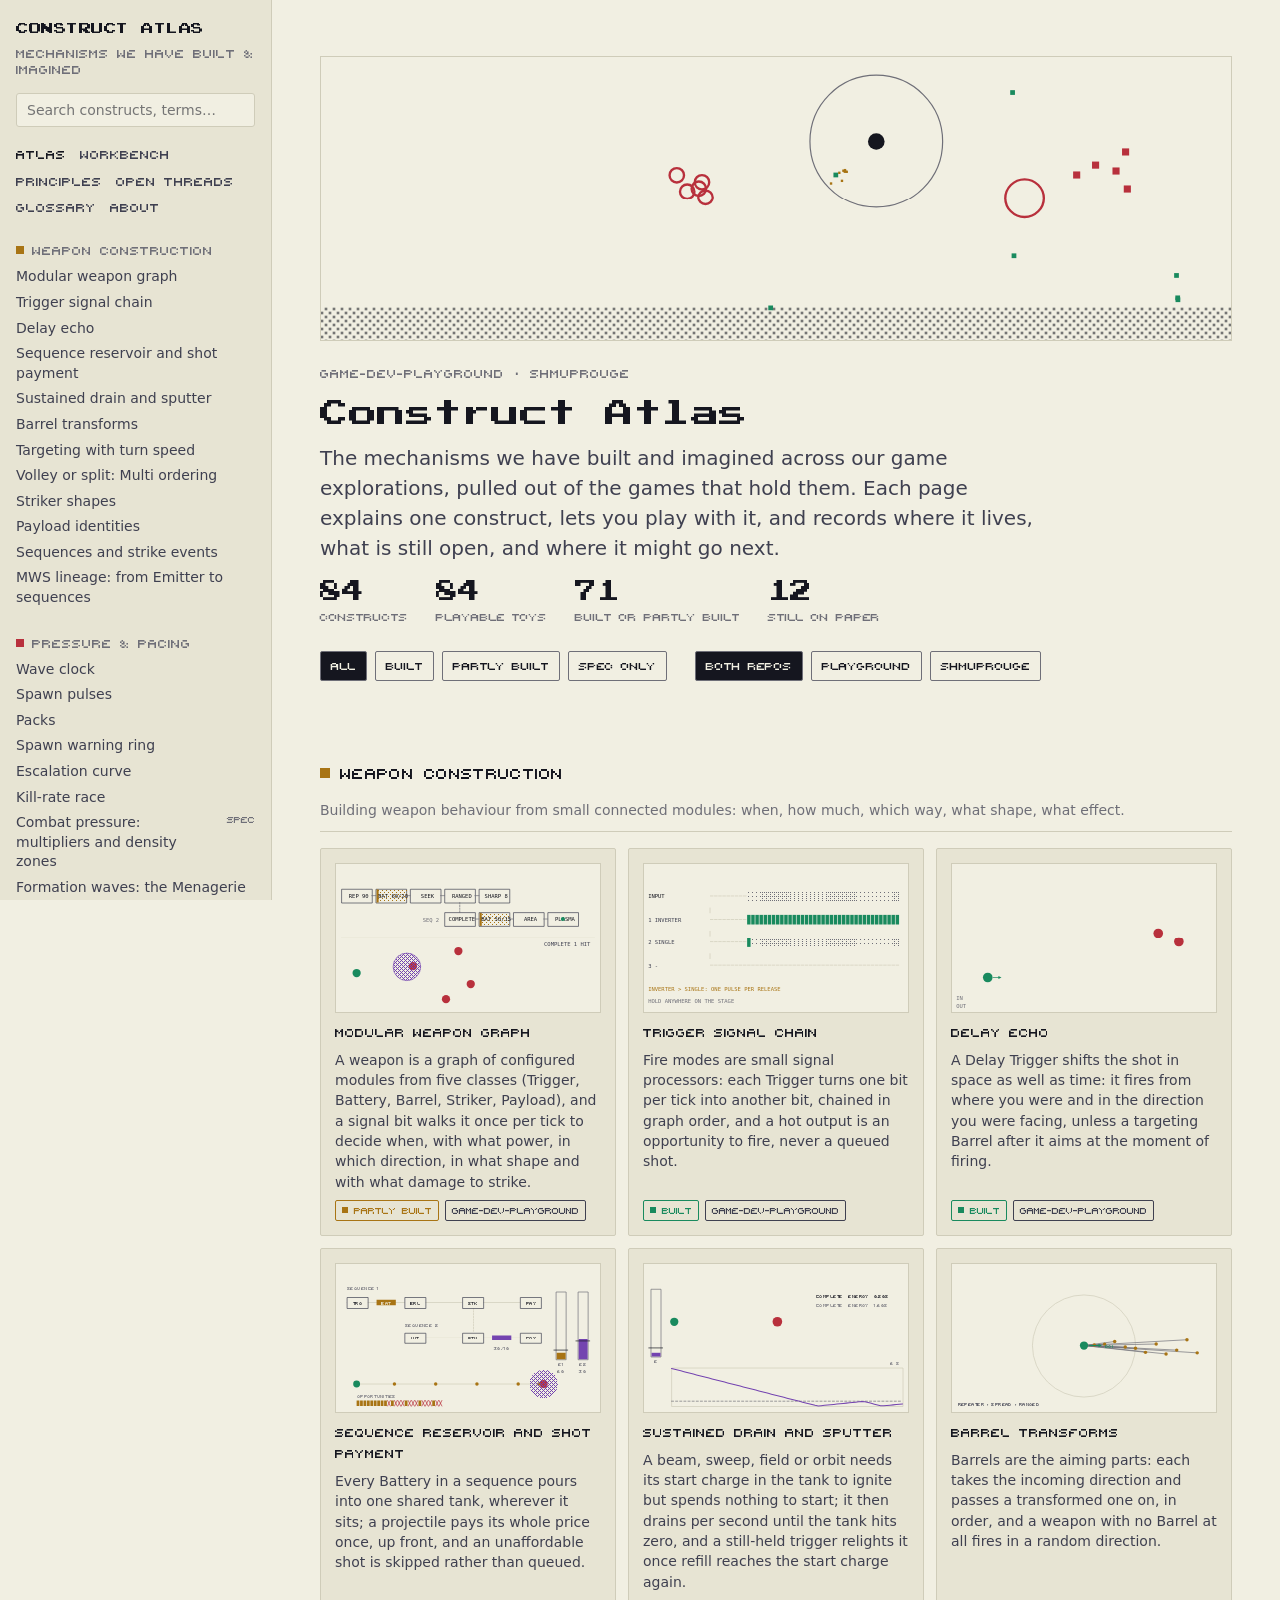
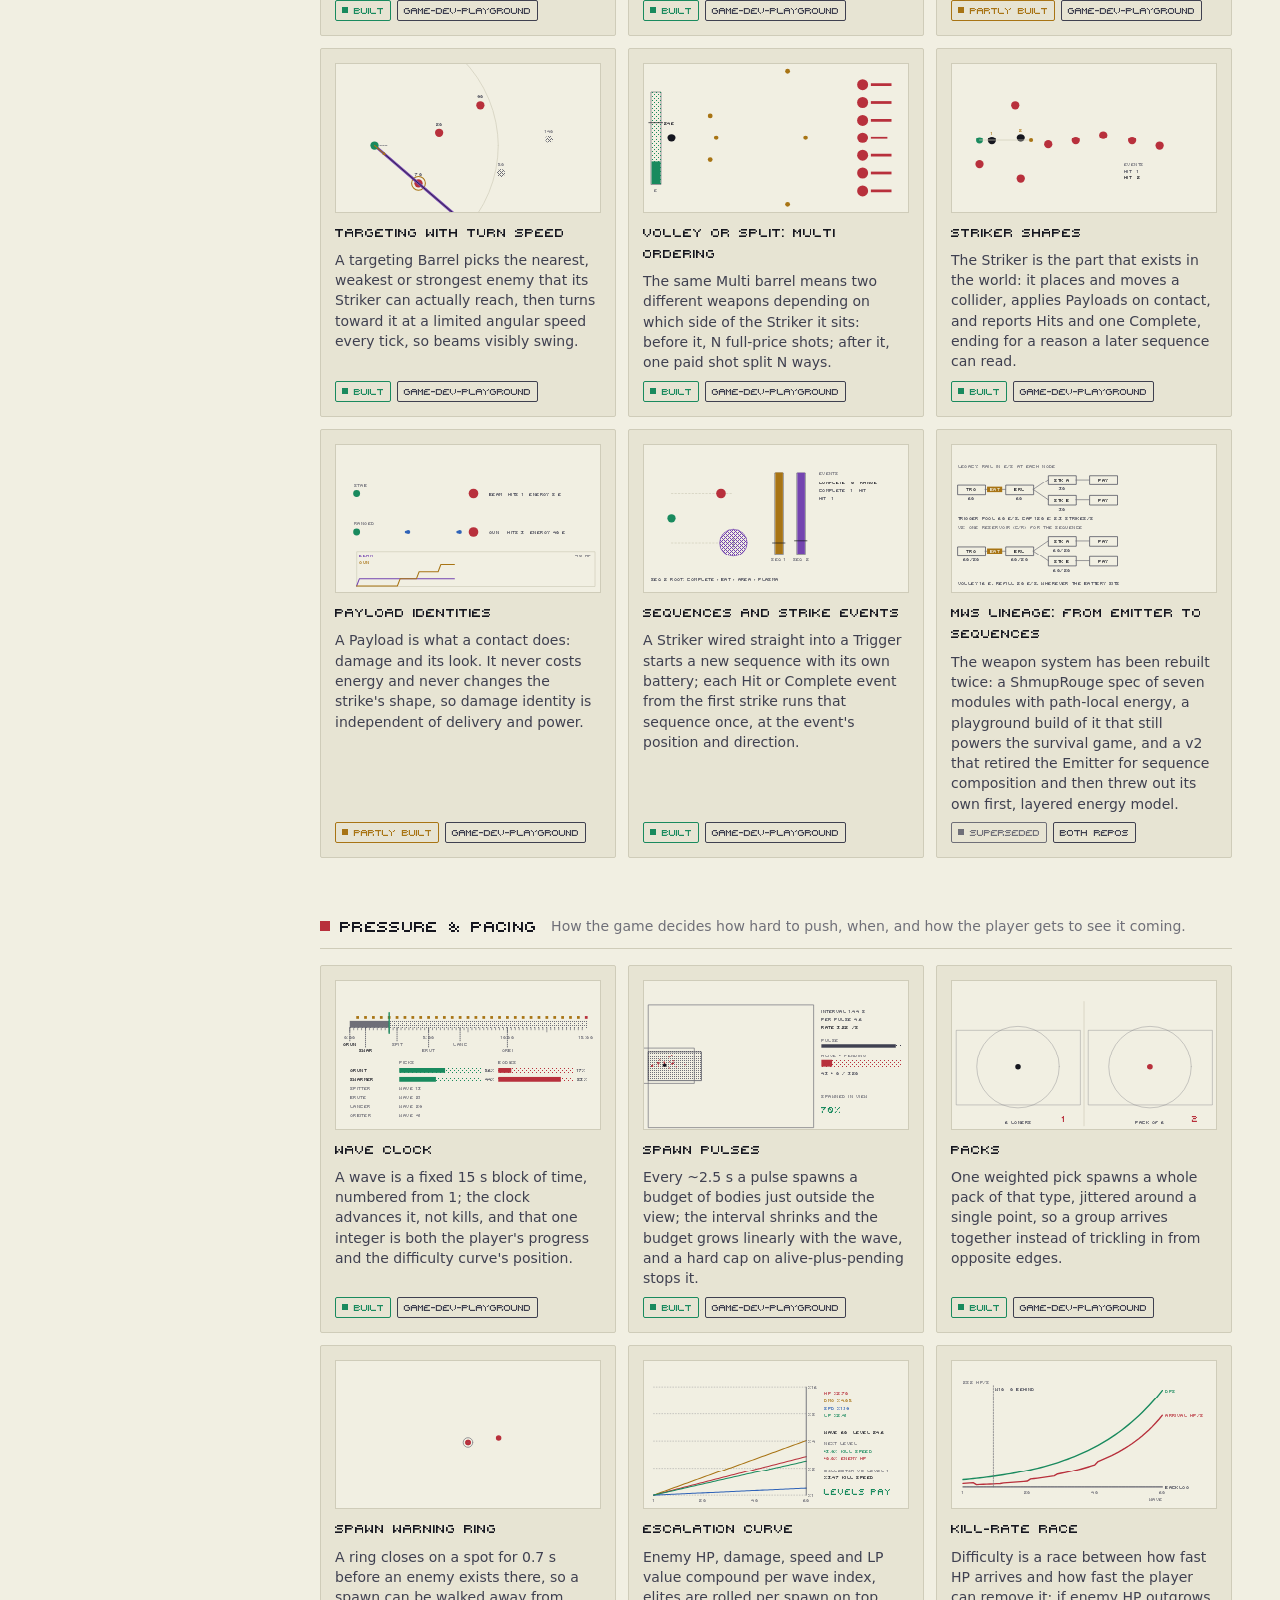
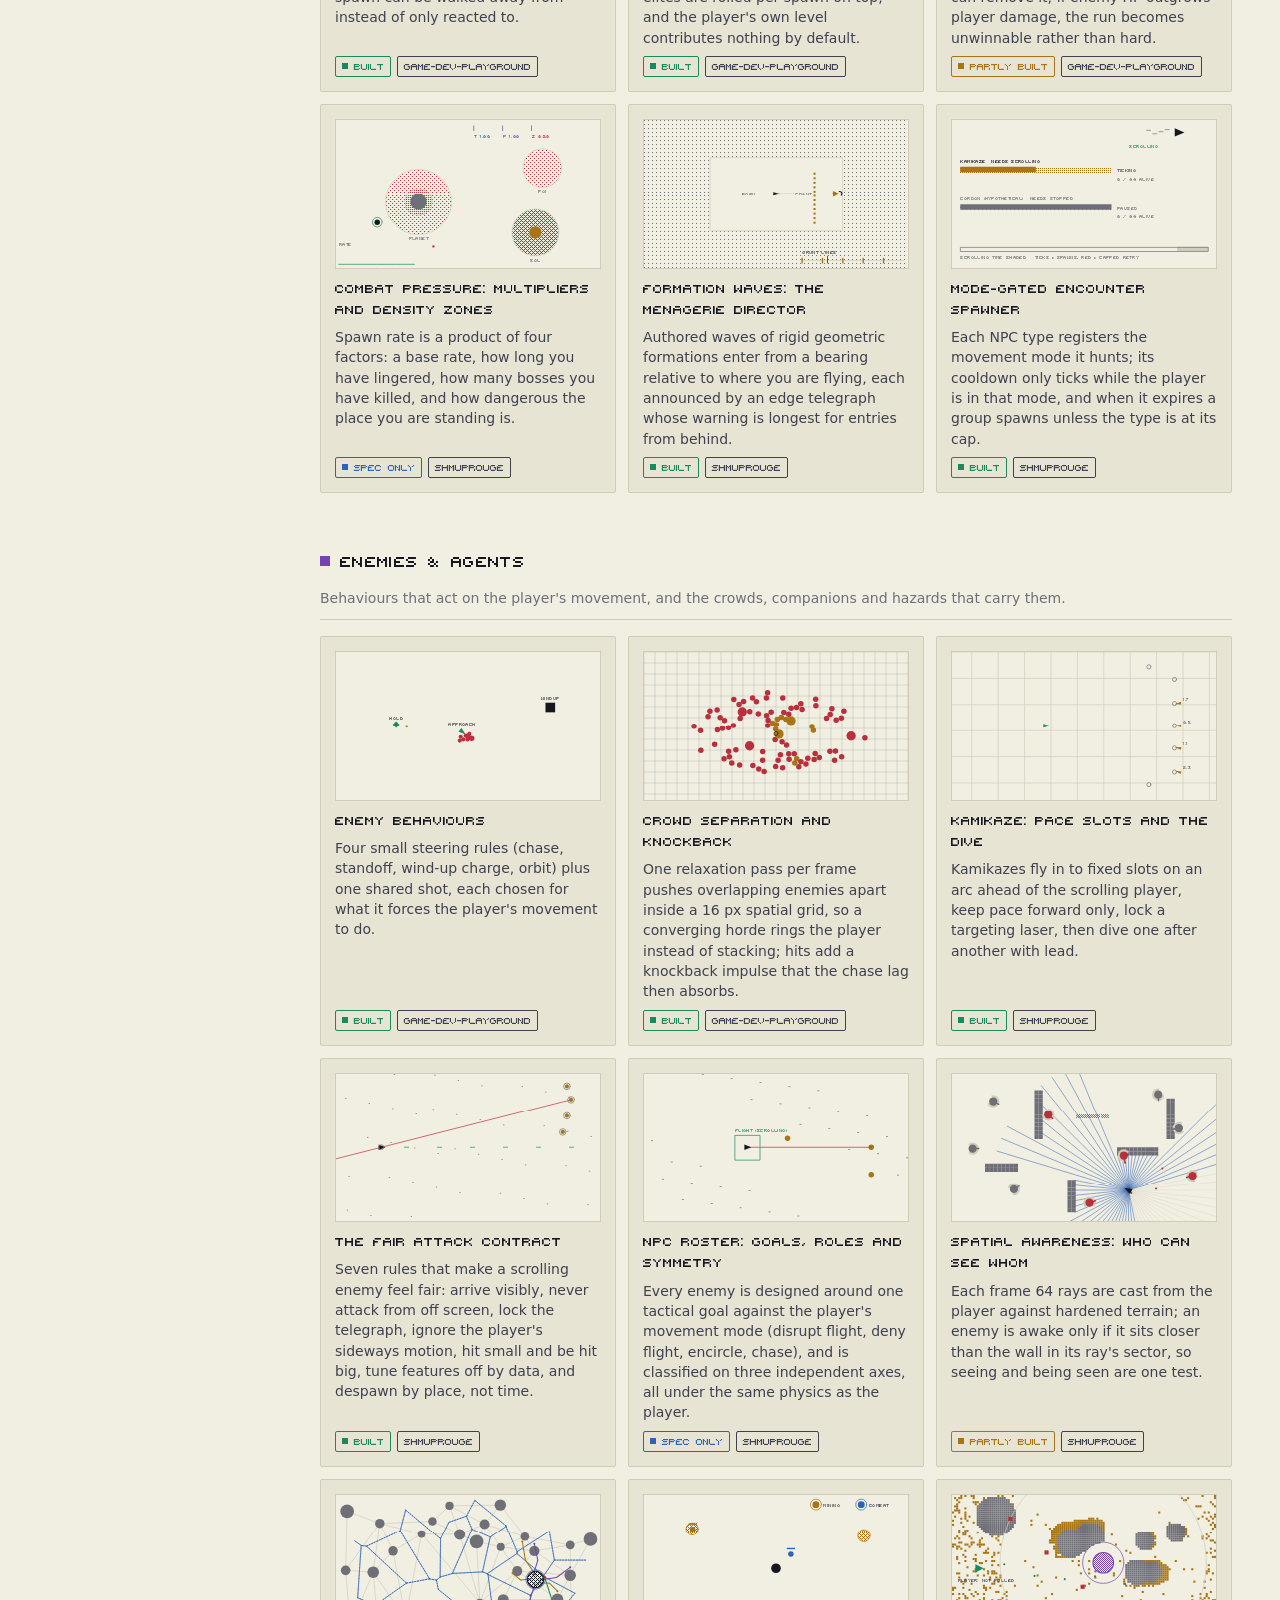
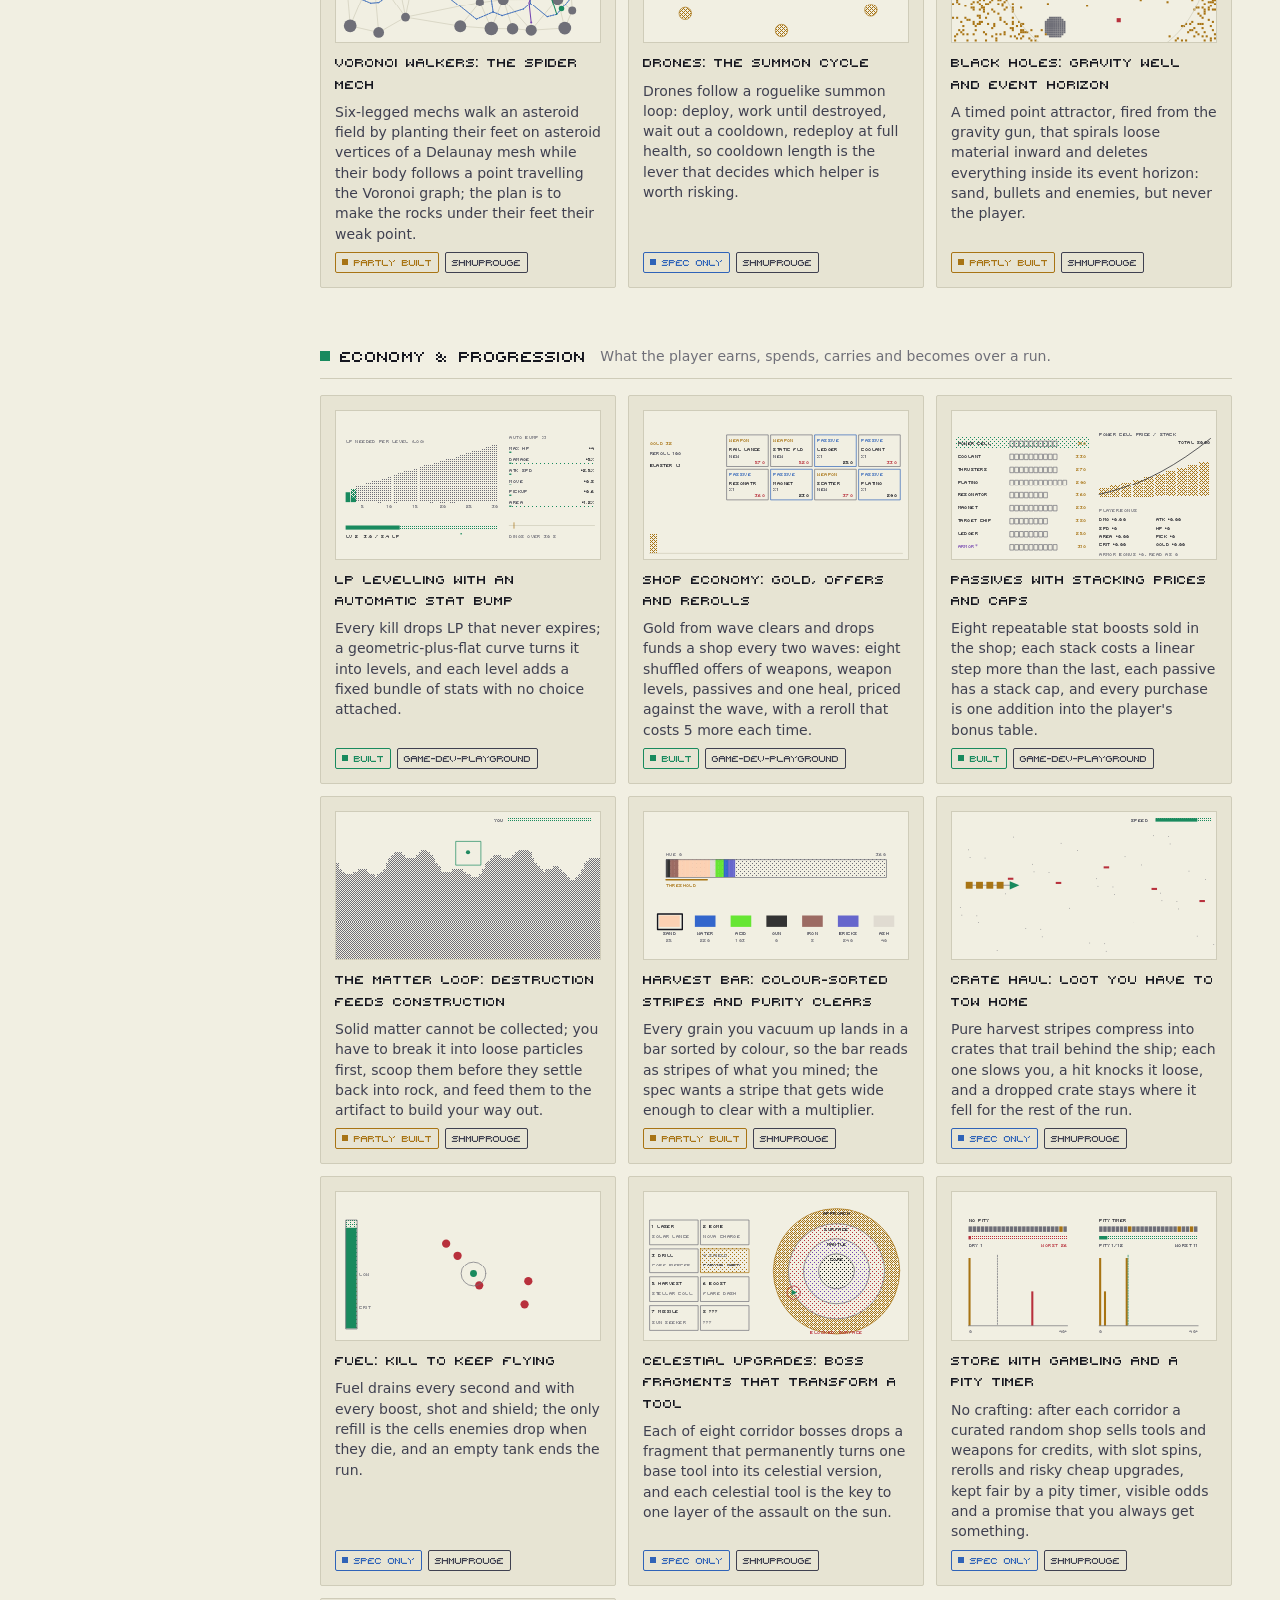
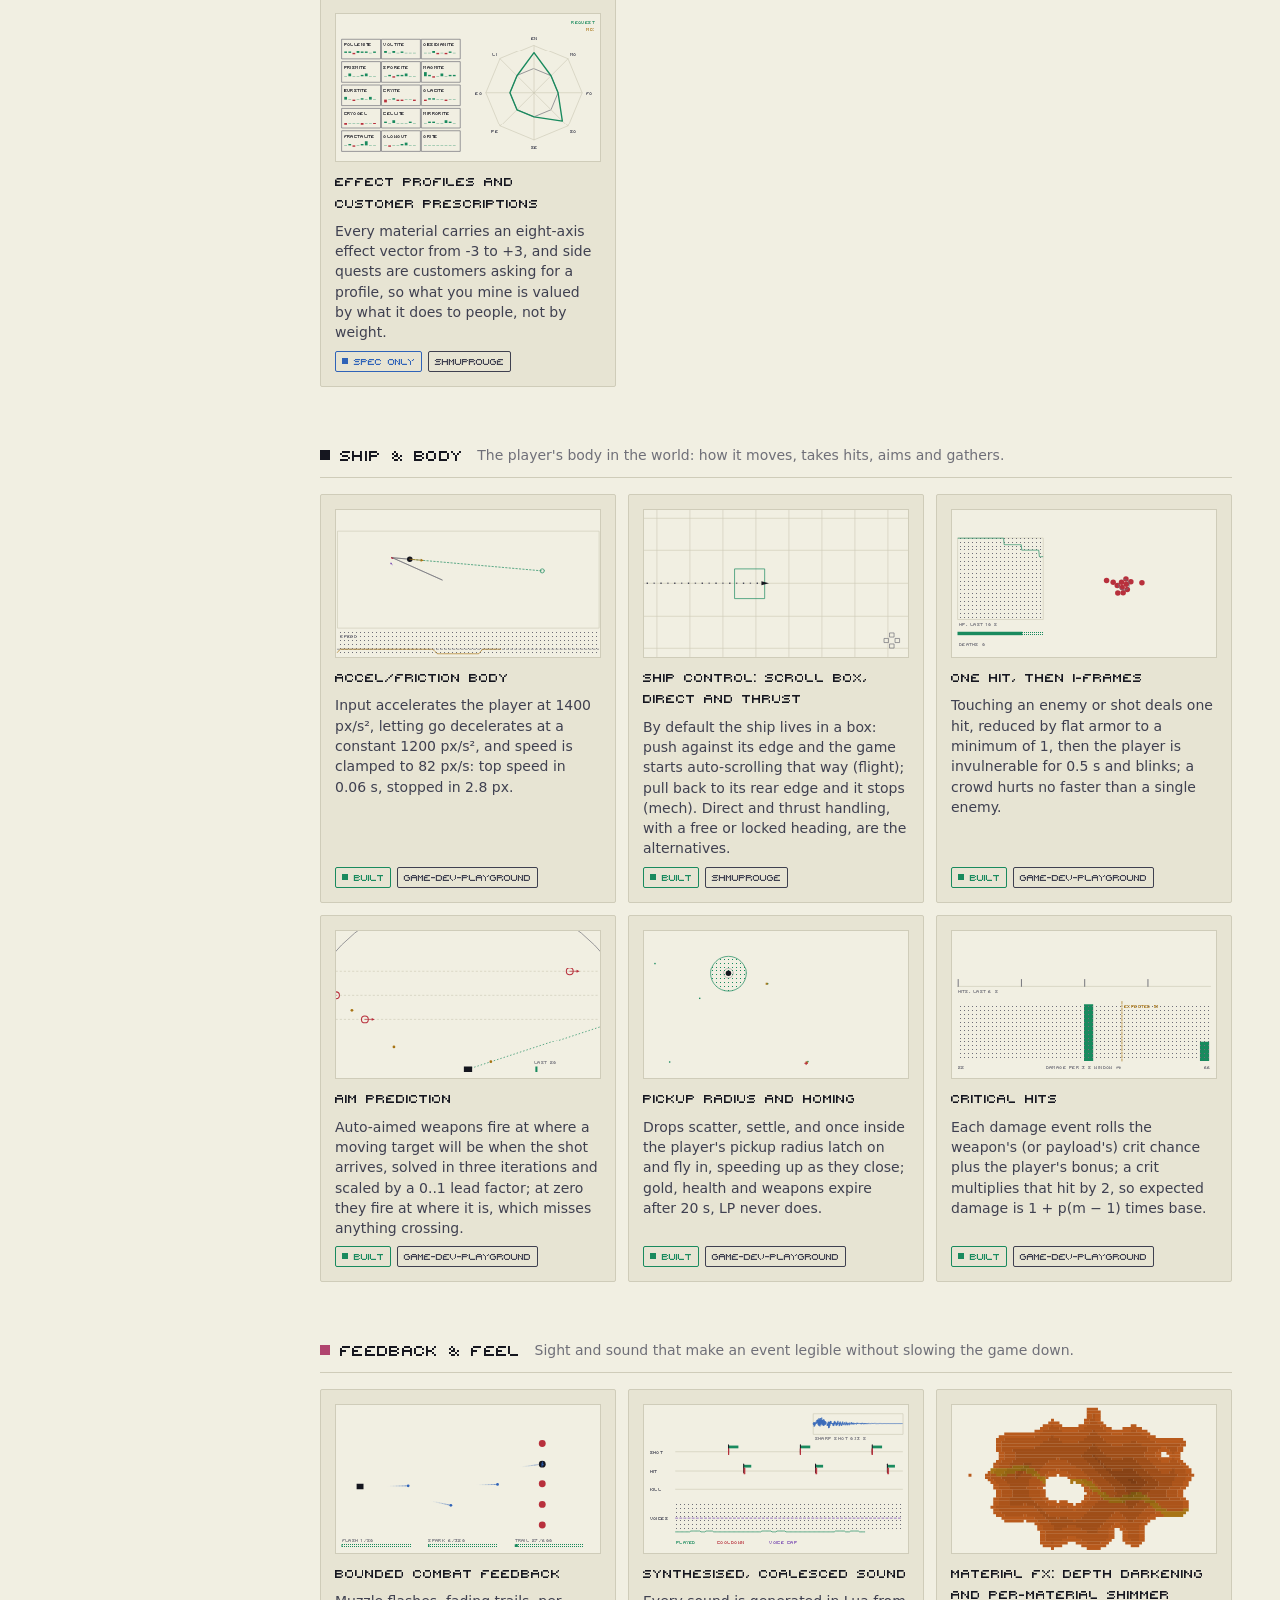
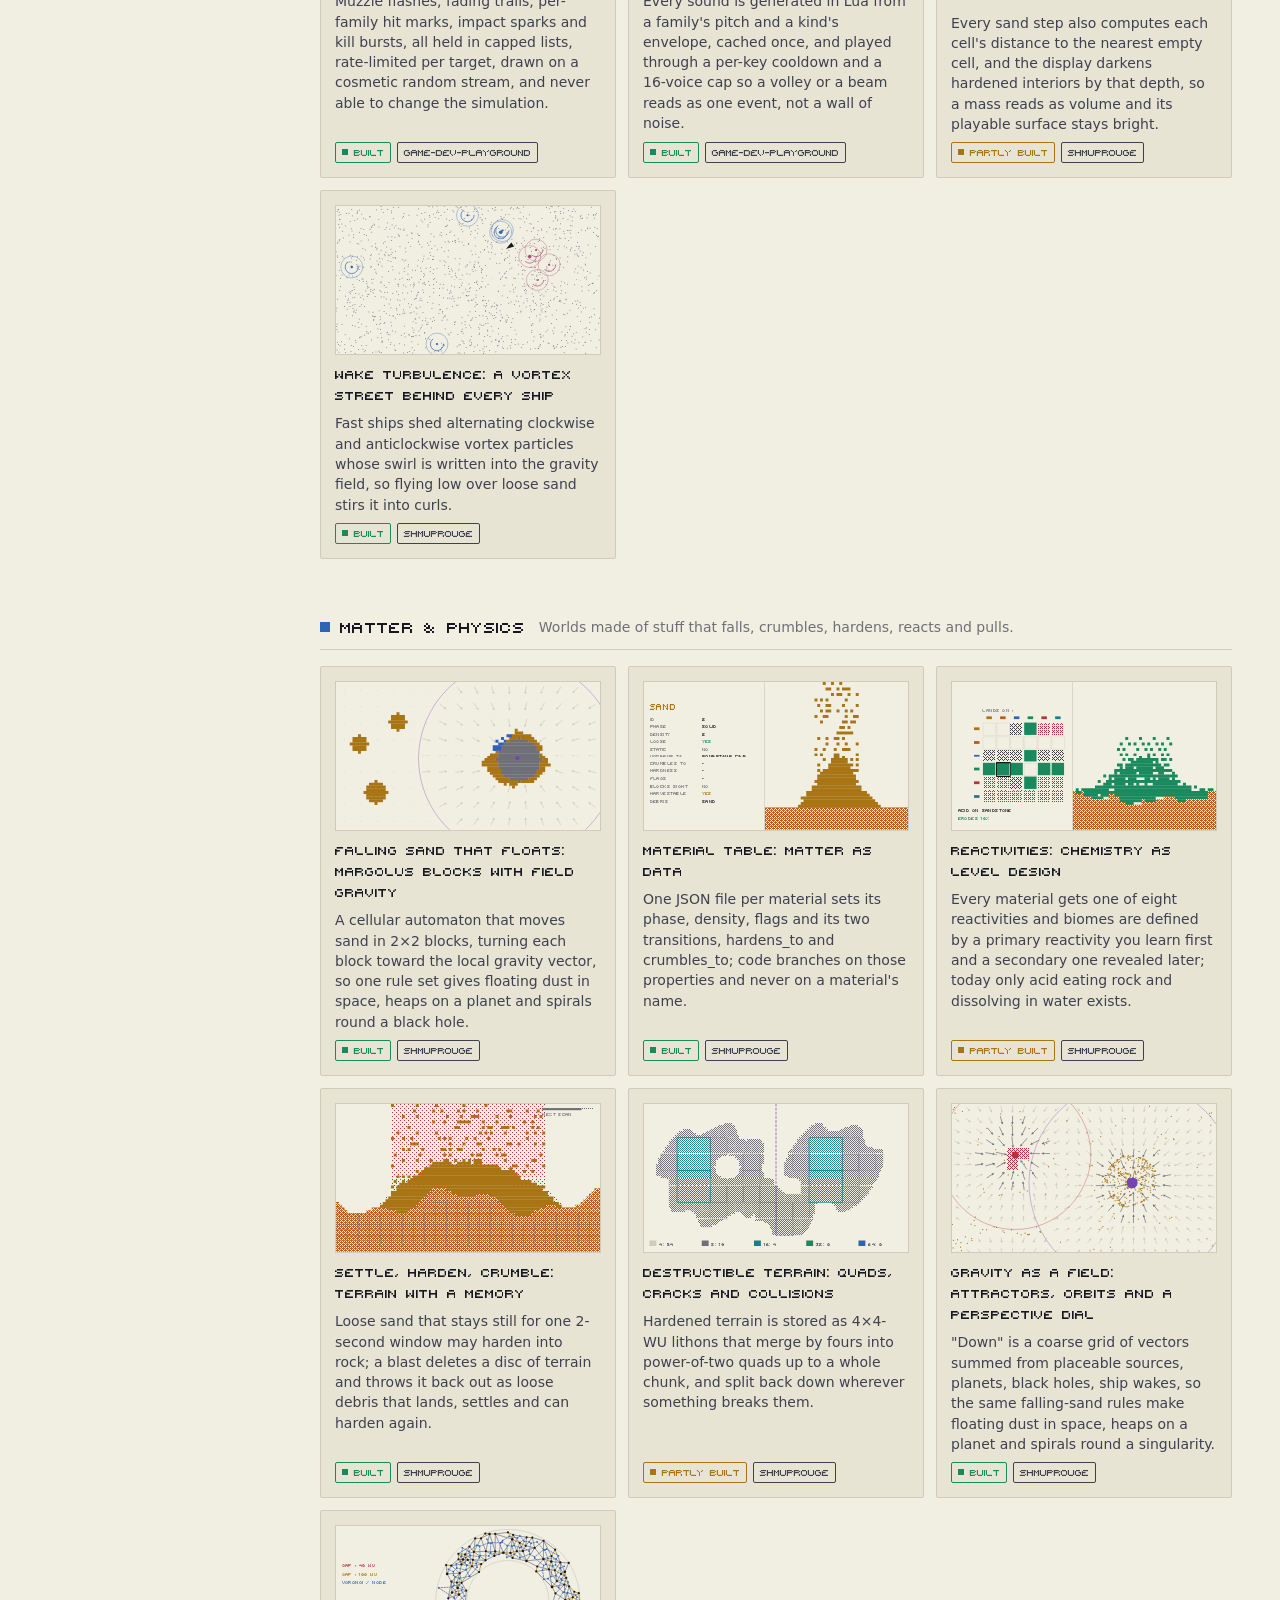
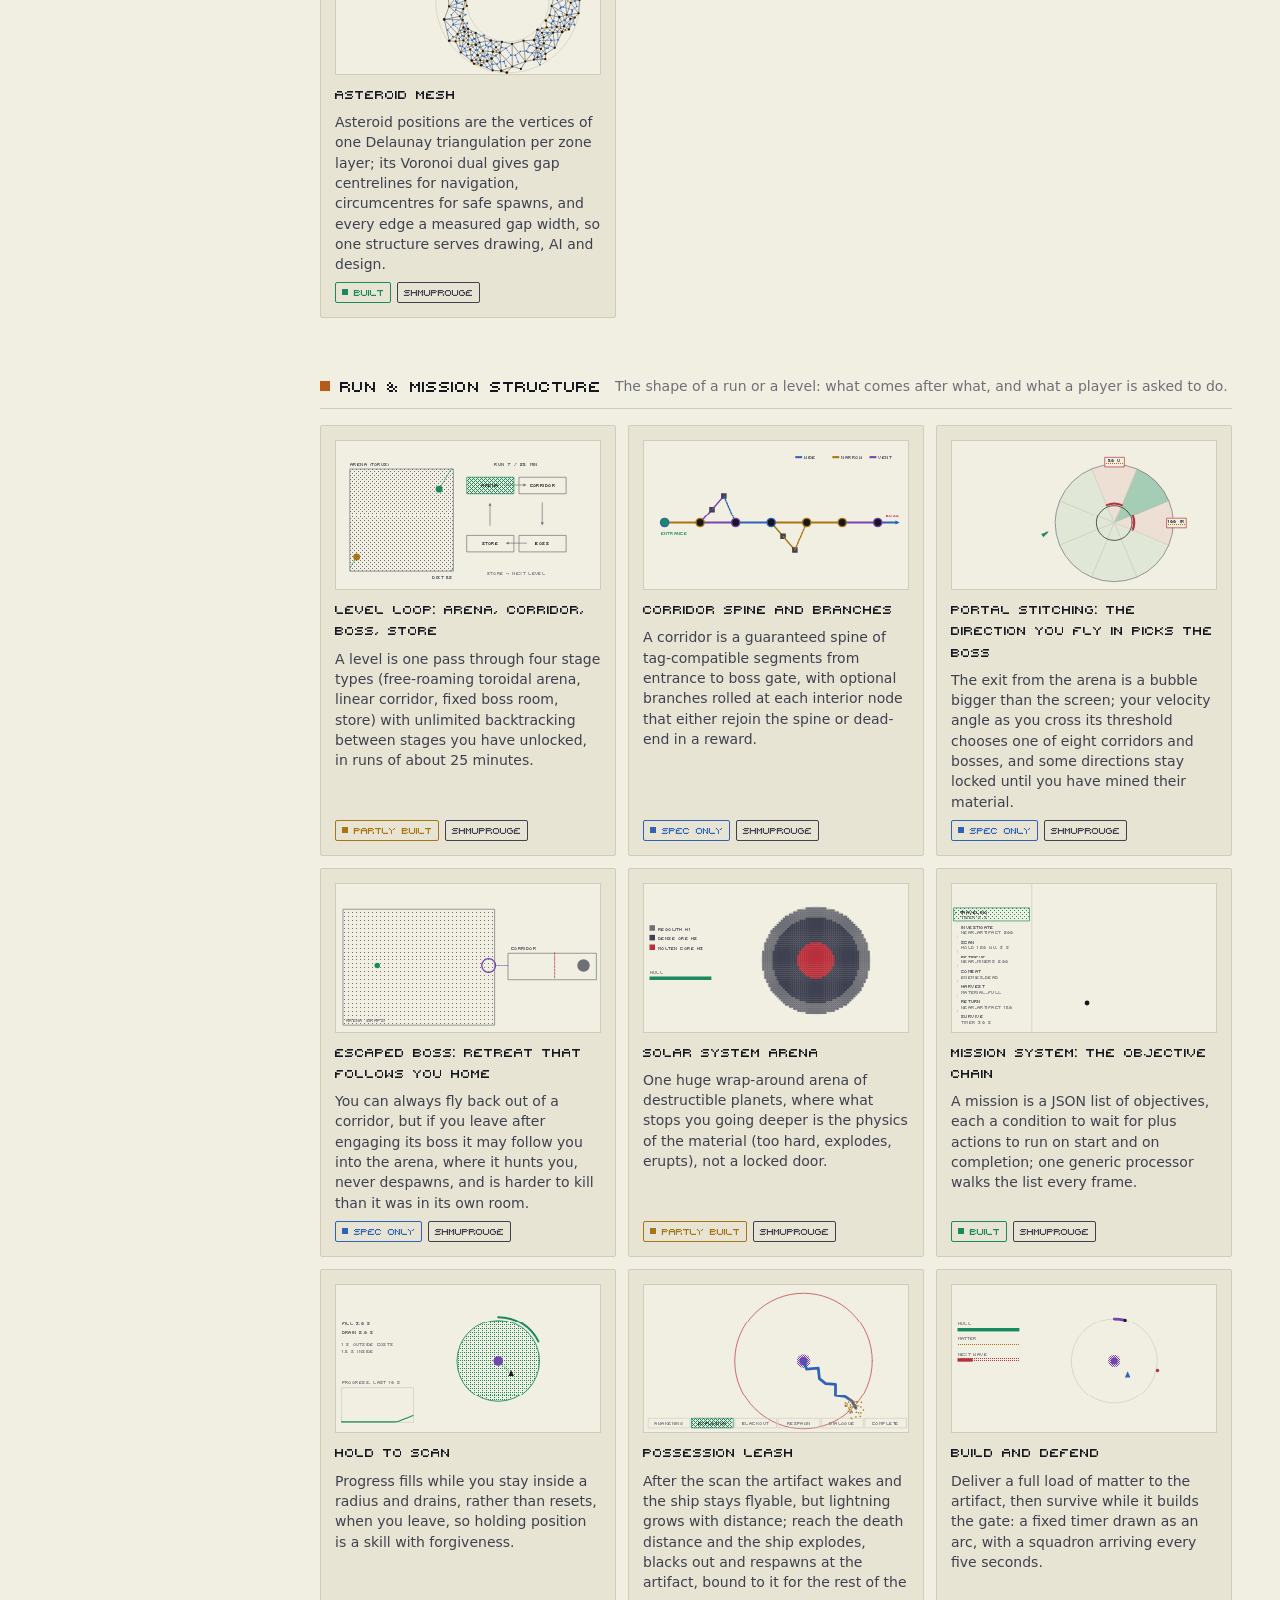
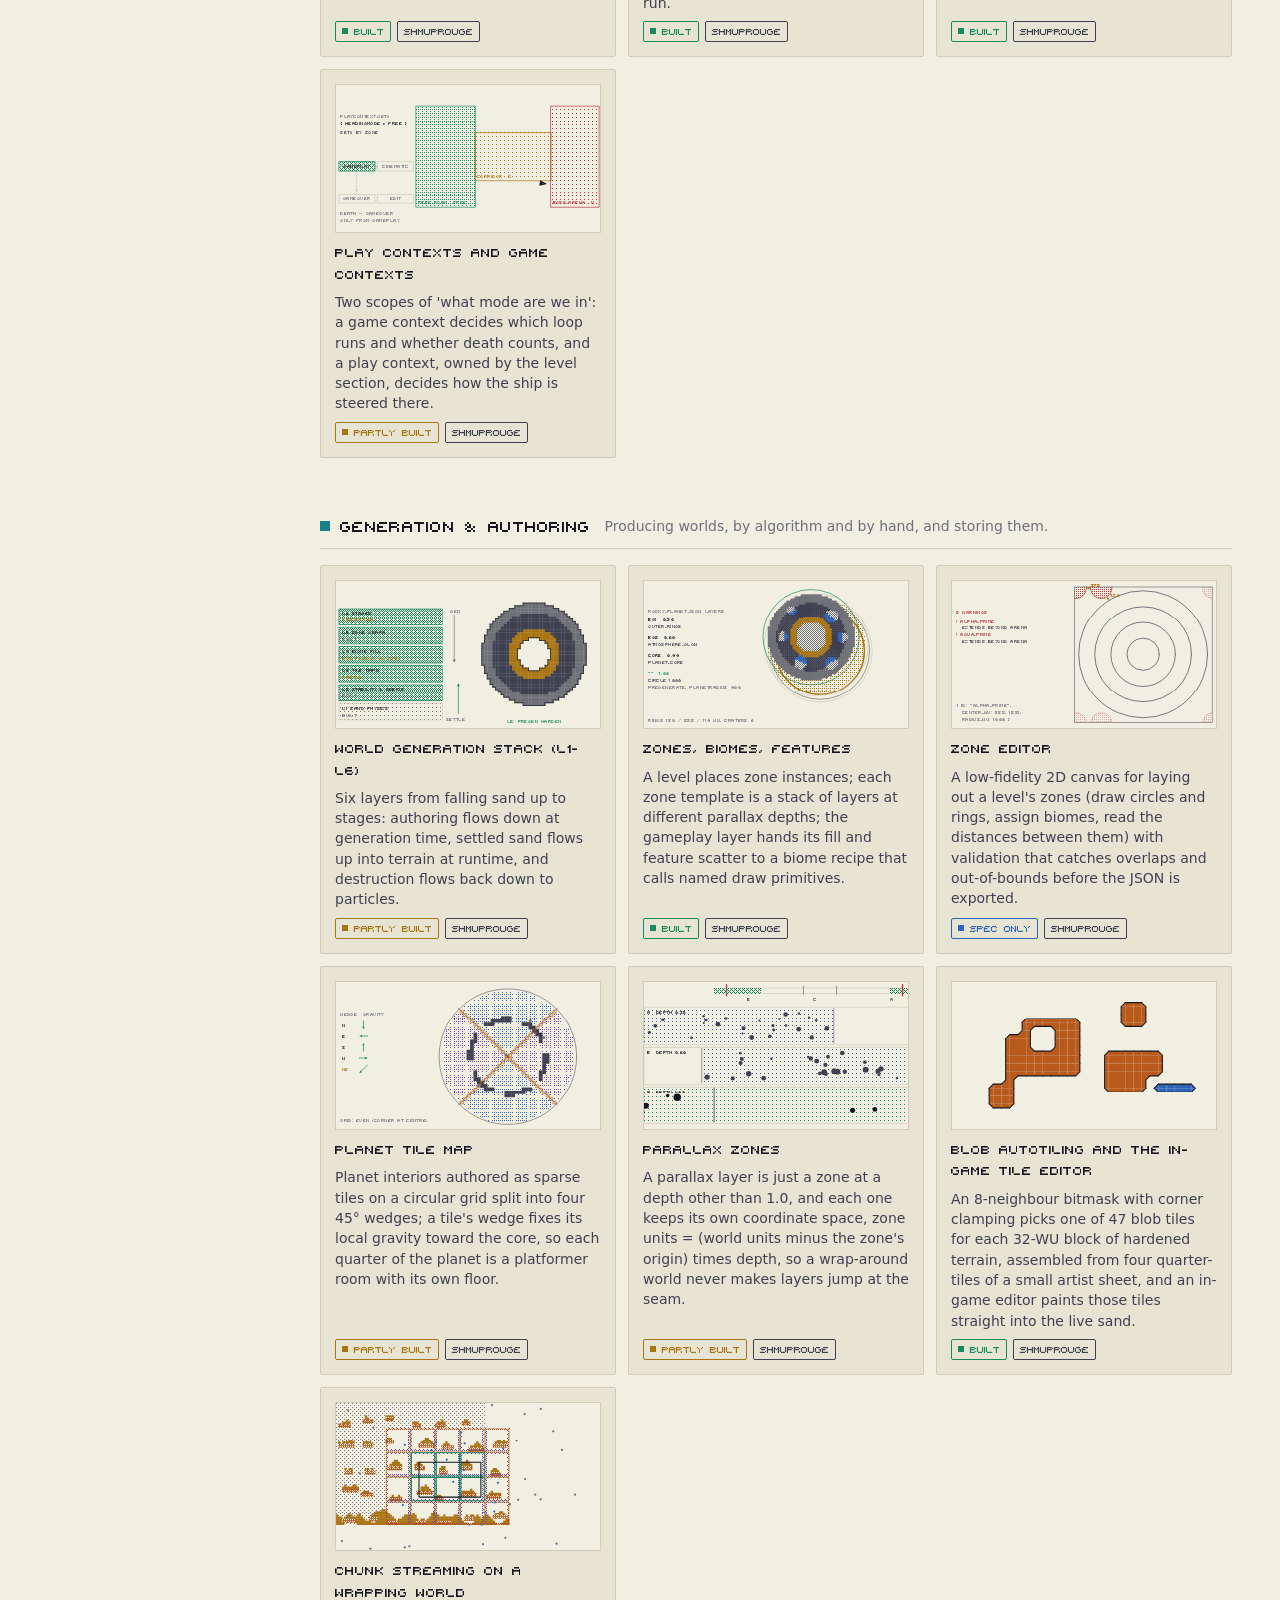
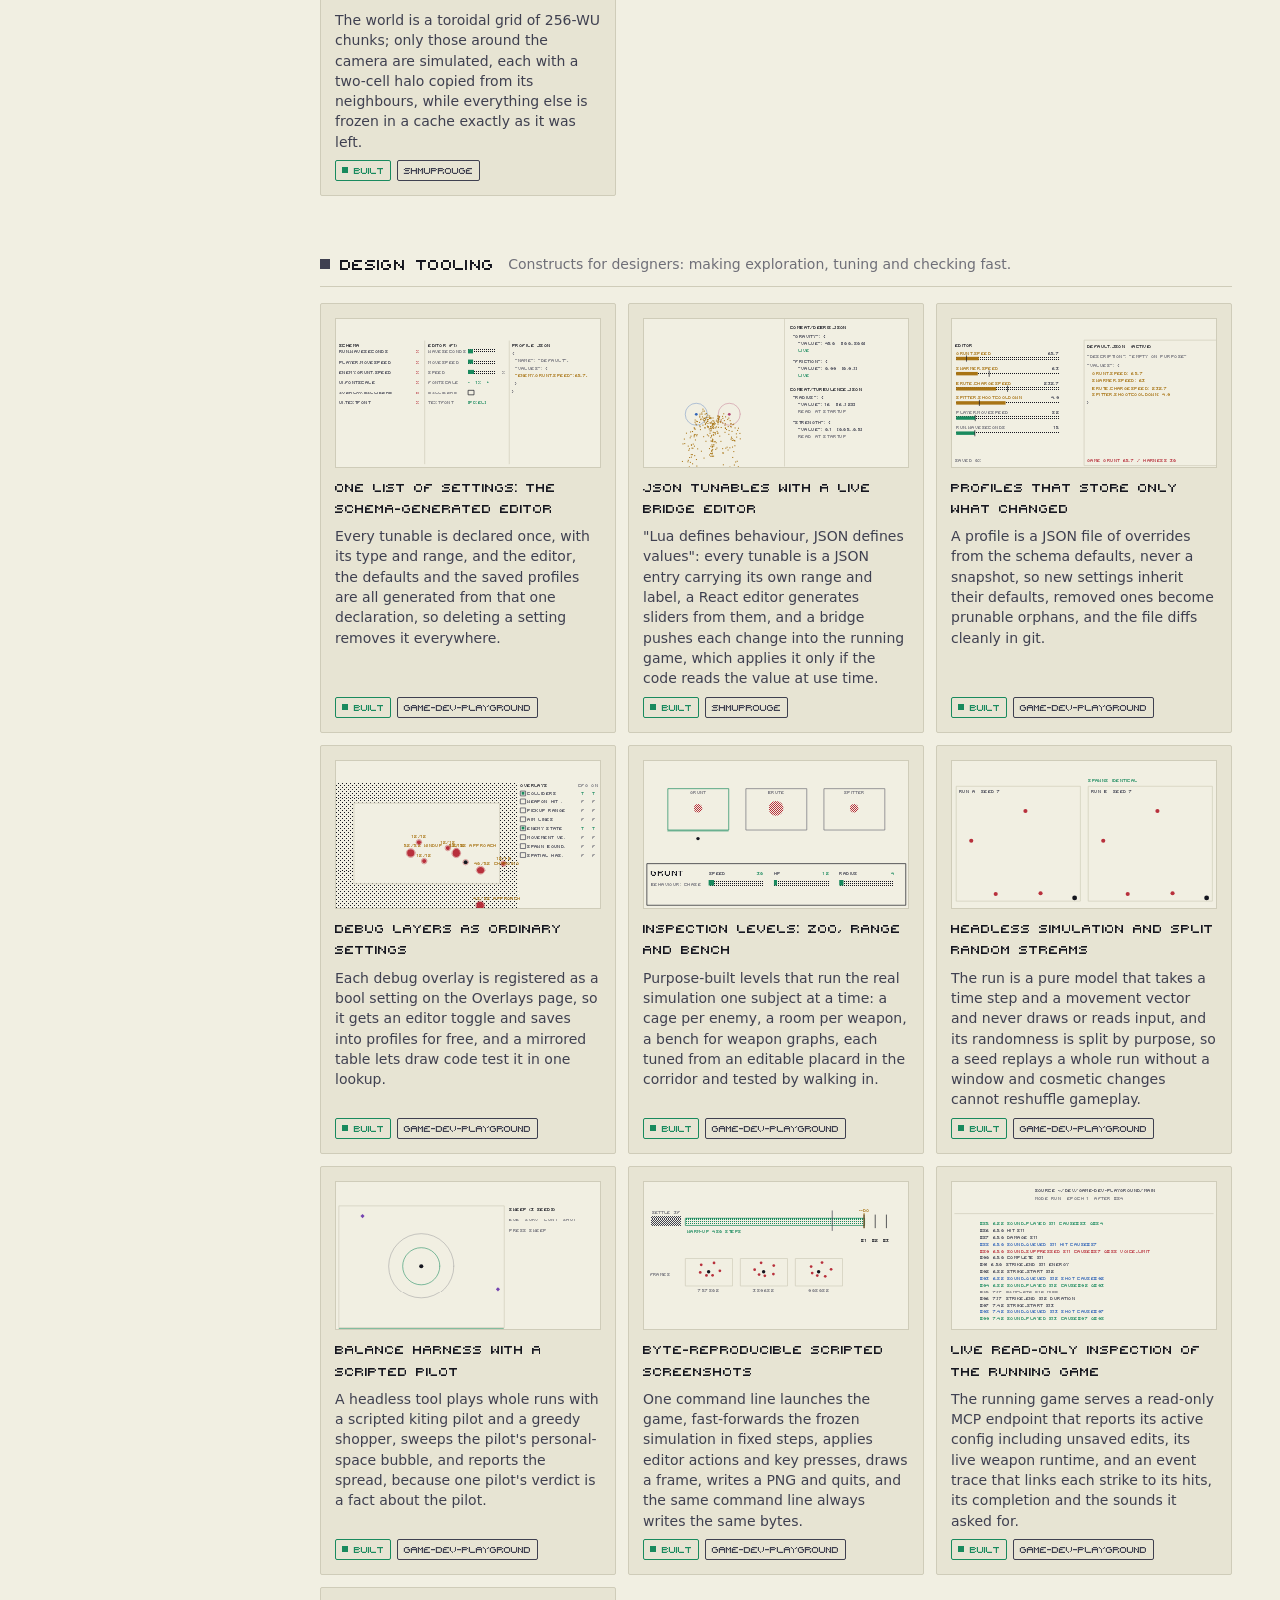
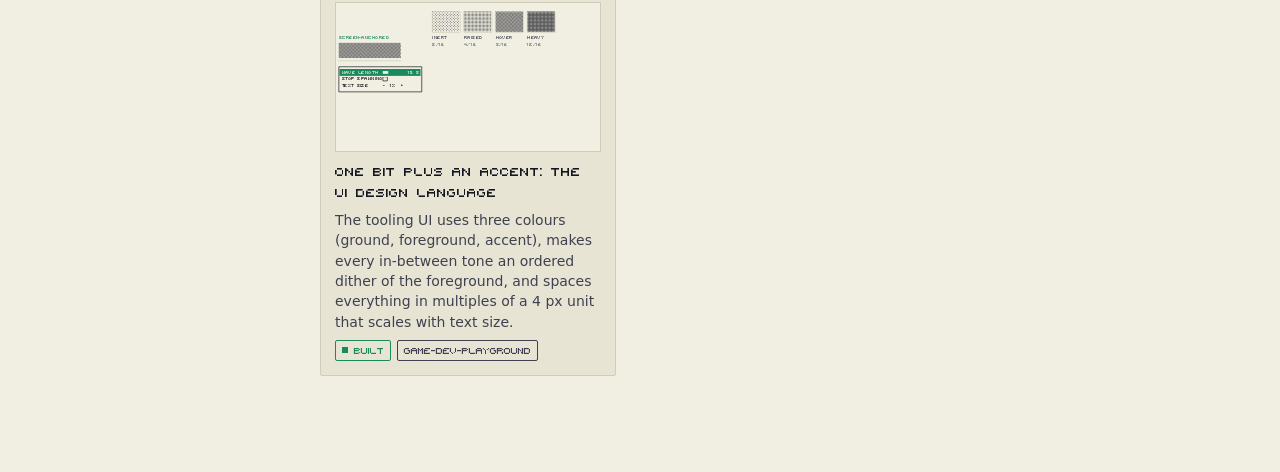
==== docs/wiki/index.html @ f0bf3326 "Add the Construct Atlas, an illustrated wiki of our game constructs 84 construct pages drawn from ga" ====
<!doctype html>
<html lang="en">
<head>
  <meta charset="utf-8">
  <meta name="viewport" content="width=device-width, initial-scale=1">
  <title>Construct Atlas</title>
  <link rel="stylesheet" href="assets/wiki.css">
  <script src="assets/toykit.js"></script>
  <script src="assets/sand.js"></script>
  <script src="assets/hero.js"></script>
  <script src="assets/wiki.js"></script>
</head>
<body>
  <noscript>The atlas renders its pages with JavaScript. The construct files in constructs/ are readable on their own.</noscript>
  <script>Wiki.page("index");</script>
</body>
</html>
---- docs/wiki/assets/wiki.css ----
/* Construct Atlas — one stylesheet for every page.
 *
 * The look is borrowed from the playground's own UI: one dark ground, three
 * foreground inks, intermediate tones as an ordered dither rather than greys,
 * and a 4px spacing unit. The dither tiles are generated by wiki.js from the
 * same 4x4 Bayer matrix as shared/framework/ui.lua and land in --tone-*.
 */

@font-face { font-family: "Pixy"; src: url("../../../shared/assets/fonts/small-text/pixy/PIXY.ttf") format("truetype"); font-display: swap; }
@font-face { font-family: "PressStart"; src: url("../../../shared/assets/fonts/default-arcade/press-start-2p-font/PressStart2P-vaV7.ttf") format("truetype"); font-display: swap; }

:root {
  --bg: #0b0c14;
  --panel: #12131f;
  --ink: #eceAd8;
  --ink-2: #b9b7a6;
  --ink-3: #7d7c70;
  --rule: #2a2b3a;
  --enemy: #d9424f;
  --accent: #5cd4a3;
  --gold: #f0c35a;
  --sky: #8cb8ff;
  --violet: #b98cf0;
  --rose: #f08cb4;
  --orange: #f0955a;
  --teal: #5ac8d0;
  --code-bg: #171827;

  --u: 4px;
  --pad: calc(var(--u) * 2);
  --gap: calc(var(--u) * 4);
  --section: calc(var(--u) * 12);

  --font-body: ui-sans-serif, -apple-system, "Segoe UI", system-ui, sans-serif;
  --font-pixel: "Pixy", ui-monospace, monospace;
  --font-arcade: "PressStart", "Pixy", ui-monospace, monospace;
  --font-mono: ui-monospace, "SF Mono", Menlo, Consolas, monospace;

  --tone-inert: none;
  --tone-raised: none;
  --tone-hover: none;
  color-scheme: dark;
}

@media (prefers-color-scheme: light) {
  :root:not([data-theme="dark"]) {
    --bg: #f1efe2; --panel: #e7e4d3; --ink: #15161f; --ink-2: #3f4050; --ink-3: #6f6f78;
    --rule: #cfccb9; --enemy: #b8303c; --accent: #198a5e; --gold: #a87414; --sky: #2f63b8;
    --violet: #7444b0; --rose: #b0446e; --orange: #b85a1c; --teal: #16808a; --code-bg: #e2dfcc; color-scheme: light;
  }
}
:root[data-theme="light"] {
  --bg: #f1efe2; --panel: #e7e4d3; --ink: #15161f; --ink-2: #3f4050; --ink-3: #6f6f78;
  --rule: #cfccb9; --enemy: #b8303c; --accent: #198a5e; --gold: #a87414; --sky: #2f63b8;
  --violet: #7444b0; --rose: #b0446e; --orange: #b85a1c; --teal: #16808a; --code-bg: #e2dfcc; color-scheme: light;
}

* { box-sizing: border-box; }
html { -webkit-text-size-adjust: 100%; }
body {
  margin: 0; background: var(--bg); color: var(--ink);
  font: 16px/1.6 var(--font-body);
}
a { color: var(--accent); text-decoration-thickness: 1px; text-underline-offset: 3px; }
a:hover { color: var(--ink); }
code, kbd { font-family: var(--font-mono); font-size: 0.86em; background: var(--code-bg); padding: 1px 5px; border-radius: 3px; }
pre { background: var(--code-bg); padding: var(--gap); overflow-x: auto; border-radius: 4px; font-size: 13px; line-height: 1.5; }
pre code { background: none; padding: 0; }
img { max-width: 100%; }
hr { border: 0; border-top: 1px solid var(--rule); margin: var(--section) 0; }

/* ------------------------------------------------------------------ shell */

.shell { display: grid; grid-template-columns: 272px minmax(0, 1fr); min-height: 100vh; }
.side {
  position: sticky; top: 0; height: 100vh; overflow-y: auto;
  border-right: 1px solid var(--rule); padding: calc(var(--u) * 5) calc(var(--u) * 4);
  background: var(--panel);
}
.brand { display: block; text-decoration: none; color: var(--ink); margin-bottom: var(--gap); }
.brand b { display: block; font: 12px/1.6 var(--font-arcade); letter-spacing: 0.5px; }
.brand span { display: block; font: 16px/1 var(--font-pixel); color: var(--ink-3); margin-top: 6px; }
.search {
  width: 100%; padding: 8px 10px; background: var(--bg); color: var(--ink);
  border: 1px solid var(--rule); border-radius: 3px; font: 14px var(--font-body);
}
.search:focus { outline: 2px solid var(--accent); outline-offset: -1px; }
.nav-top { display: flex; flex-wrap: wrap; gap: 4px 14px; margin: var(--gap) 0 0; font: 16px/1.4 var(--font-pixel); }
.nav-top a { color: var(--ink-2); text-decoration: none; }
.nav-top a:hover, .nav-top a.on { color: var(--ink); }
.nav-fam { margin-top: calc(var(--u) * 6); }
.nav-fam h4 {
  margin: 0 0 6px; font: 16px/1 var(--font-pixel); color: var(--ink-3);
  display: flex; align-items: center; gap: 8px;
}
.nav-fam h4 i { width: 8px; height: 8px; display: inline-block; }
.nav-fam ul { list-style: none; margin: 0; padding: 0; }
.nav-fam li a {
  display: flex; justify-content: space-between; gap: 8px;
  padding: 3px 8px; margin: 0 -8px; color: var(--ink-2); text-decoration: none; font-size: 14px; line-height: 1.4;
  border-radius: 2px;
}
.nav-fam li a:hover { color: var(--ink); background-image: var(--tone-inert); }
.nav-fam li a.on { color: var(--bg); background: var(--ink); }
.nav-fam li a small { color: var(--ink-3); font: 12px var(--font-pixel); white-space: nowrap; }
.nav-fam li a.on small { color: var(--bg); }
.theme-btn {
  margin-top: calc(var(--u) * 8); background: none; border: 1px solid var(--rule); color: var(--ink-3);
  font: 14px var(--font-pixel); padding: 4px 10px; cursor: pointer; border-radius: 2px;
}
.menu-btn { display: none; }

main { padding: calc(var(--u) * 10) calc(var(--u) * 12) calc(var(--u) * 24); max-width: 1080px; }
.prose { max-width: 720px; }

@media (max-width: 900px) {
  .shell { display: block; }
  .side { position: static; height: auto; border-right: 0; border-bottom: 1px solid var(--rule); padding: 16px; }
  .side .nav-fams { display: none; }
  .side.open .nav-fams { display: block; }
  .menu-btn {
    display: inline-block; float: right; background: none; border: 1px solid var(--rule); color: var(--ink);
    font: 14px var(--font-pixel); padding: 4px 10px; border-radius: 2px;
  }
  main { padding: 24px 16px 96px; }
}

/* ------------------------------------------------------------- typography */

.kicker { font: 16px/1 var(--font-pixel); color: var(--ink-3); display: flex; flex-wrap: wrap; gap: 6px 12px; align-items: center; }
.kicker a { color: inherit; }
h1 { font: 22px/1.5 var(--font-arcade); margin: 12px 0 8px; letter-spacing: 0.5px; text-wrap: balance; }
h1.big { font-size: 28px; }
.lede { font-size: 20px; line-height: 1.5; color: var(--ink-2); max-width: 720px; margin: 0 0 var(--gap); text-wrap: pretty; }
h2 {
  font: 20px/1.2 var(--font-pixel); margin: var(--section) 0 var(--gap); letter-spacing: 0.3px;
  display: flex; align-items: center; gap: 10px;
}
h2::before { content: ""; width: 10px; height: 10px; background: var(--accent); flex: none; }
h3 { font-size: 17px; margin: calc(var(--u) * 8) 0 8px; }
.prose p, .prose li { text-wrap: pretty; }
.prose li + li { margin-top: 4px; }
.muted { color: var(--ink-3); }
.note {
  border-left: 3px solid var(--gold); padding: 10px 14px; margin: var(--gap) 0;
  background-image: var(--tone-inert); color: var(--ink);
}
.note.warn { border-color: var(--enemy); }
.note.ok { border-color: var(--accent); }
.note > :first-child { margin-top: 0; } .note > :last-child { margin-bottom: 0; }

/* chips */
.chip {
  display: inline-flex; align-items: center; gap: 6px; font: 14px/1 var(--font-pixel);
  padding: 4px 8px 5px; border: 1px solid currentColor; border-radius: 2px; white-space: nowrap; text-decoration: none;
}
.chip.built { color: var(--accent); }
.chip.partial { color: var(--gold); }
.chip.spec { color: var(--sky); }
.chip.superseded { color: var(--ink-3); }
.chip.origin { color: var(--ink-2); }
.chip.fam { color: var(--ink); }
.chip i { width: 6px; height: 6px; background: currentColor; display: inline-block; }

/* tables */
.tbl-wrap { overflow-x: auto; margin: var(--gap) 0; }
table { border-collapse: collapse; width: 100%; font-size: 14px; line-height: 1.45; }
th { text-align: left; font: 15px/1.2 var(--font-pixel); color: var(--ink-3); font-weight: normal; padding: 6px 10px; border-bottom: 1px solid var(--rule); }
td { padding: 8px 10px; border-bottom: 1px solid var(--rule); vertical-align: top; }
td code { white-space: nowrap; }

/* ------------------------------------------------------------------- toy */

.toy { margin: calc(var(--u) * 8) 0; border: 1px solid var(--rule); background: var(--panel); border-radius: 3px; overflow: hidden; }
.toy-head { display: flex; justify-content: space-between; align-items: baseline; gap: 12px; padding: 10px 14px; border-bottom: 1px solid var(--rule); }
.toy-head b { font: 16px/1.2 var(--font-pixel); }
.toy-head span { font-size: 13px; color: var(--ink-3); text-align: right; }
.toy-stage { position: relative; background: var(--bg); line-height: 0; }
.toy-stage canvas { width: 100%; height: auto; display: block; image-rendering: pixelated; touch-action: none; cursor: crosshair; }
.toy-readout {
  position: absolute; left: 10px; top: 8px; line-height: 1.35; pointer-events: none;
  font: 14px var(--font-pixel); color: var(--ink); text-shadow: 0 1px 0 var(--bg), 0 0 6px var(--bg);
  white-space: pre;
}
.toy-bar { display: flex; flex-wrap: wrap; gap: 10px 22px; padding: 12px 14px; border-top: 1px solid var(--rule); align-items: center; }
.toy-ctl { display: flex; align-items: center; gap: 8px; font: 15px/1 var(--font-pixel); color: var(--ink-2); }
.toy-ctl output { color: var(--ink); min-width: 3.2em; font-family: var(--font-pixel); }
.toy-ctl input[type=range] { width: 120px; accent-color: var(--accent); }
.toy-ctl select { background: var(--bg); color: var(--ink); border: 1px solid var(--rule); font: 14px var(--font-body); padding: 2px 4px; }
.btn {
  background: var(--bg); color: var(--ink); border: 1px solid var(--ink-3); border-radius: 2px;
  font: 15px/1 var(--font-pixel); padding: 6px 10px 7px; cursor: pointer;
}
.btn:hover { background-image: var(--tone-raised); }
.btn.on { background: var(--ink); color: var(--bg); }
.toy-transport { display: flex; gap: 6px; margin-left: auto; }
.toy-caption { padding: 0 14px 12px; font-size: 13px; color: var(--ink-3); }
.toy-error { padding: 20px; color: var(--enemy); font: 14px var(--font-mono); line-height: 1.4; white-space: pre-wrap; }

/* screenshot figure */
figure.shot { margin: calc(var(--u) * 8) 0; }
figure.shot img { width: 100%; image-rendering: pixelated; border: 1px solid var(--rule); display: block; }
figure.shot figcaption { font-size: 13px; color: var(--ink-3); margin-top: 6px; }
figure.shot figcaption code { font-size: 12px; }

/* ----------------------------------------------------------- page blocks */

.meta-row { display: flex; flex-wrap: wrap; gap: 8px; margin: 14px 0 24px; }
.cols2 { display: grid; grid-template-columns: 1fr 1fr; gap: var(--gap) calc(var(--u) * 8); }
@media (max-width: 720px) { .cols2 { grid-template-columns: 1fr; } }

.links { display: grid; grid-template-columns: repeat(auto-fill, minmax(230px, 1fr)); gap: 10px; margin: var(--gap) 0; }
.link-card {
  display: block; padding: 10px 12px; border: 1px solid var(--rule); border-radius: 2px; text-decoration: none; color: var(--ink);
}
.link-card:hover { background-image: var(--tone-inert); border-color: var(--ink-3); color: var(--ink); }
.link-card b { font: 16px/1.2 var(--font-pixel); display: block; }
.link-card span { display: block; font-size: 13px; color: var(--ink-2); margin-top: 4px; line-height: 1.4; }
.link-card em { display: block; font-style: normal; font-size: 13px; color: var(--ink-3); margin-top: 6px; line-height: 1.4; }

.sparks { list-style: none; padding: 0; margin: var(--gap) 0; display: grid; gap: 10px; }
.sparks li { padding: 12px 14px 12px 40px; position: relative; border: 1px solid var(--rule); border-radius: 2px; }
.sparks li::before {
  content: ""; position: absolute; left: 14px; top: 17px; width: 12px; height: 12px;
  background: var(--gold); clip-path: polygon(50% 0, 62% 38%, 100% 50%, 62% 62%, 50% 100%, 38% 62%, 0 50%, 38% 38%);
}
.questions li { color: var(--ink); }
.questions li::marker { content: "? "; color: var(--sky); font-family: var(--font-pixel); }

.sources { font-size: 13px; color: var(--ink-2); }
.sources code { font-size: 12px; }
.terms dt { font: 16px/1.3 var(--font-pixel); margin-top: 12px; }
.terms dd { margin: 2px 0 0; color: var(--ink-2); font-size: 14px; }
.terms dd code { font-size: 12px; }

/* --------------------------------------------------------------- index */

.hero { padding: calc(var(--u) * 4) 0 calc(var(--u) * 6); }
.hero-canvas { width: 100%; height: auto; aspect-ratio: 384 / 120; display: block; image-rendering: pixelated; border: 1px solid var(--rule); margin-bottom: 24px; background: var(--bg); }
.stats { display: flex; flex-wrap: wrap; gap: 28px; margin: 18px 0 8px; }
.stats div b { display: block; font: 22px/1 var(--font-arcade); }
.stats div span { font: 15px var(--font-pixel); color: var(--ink-3); }
.fam-block { margin-top: calc(var(--u) * 14); }
.fam-head { display: flex; align-items: baseline; gap: 14px; flex-wrap: wrap; border-bottom: 1px solid var(--rule); padding-bottom: 10px; }
.fam-head h2 { margin: 0; }
.fam-head h2::before { background: var(--fam, var(--accent)); }
.fam-head p { margin: 0; color: var(--ink-3); font-size: 14px; }
.cards { display: grid; grid-template-columns: repeat(auto-fill, minmax(250px, 1fr)); gap: 12px; margin-top: 16px; }
.card {
  display: flex; flex-direction: column; gap: 8px; padding: 14px; border: 1px solid var(--rule); border-radius: 2px;
  text-decoration: none; color: var(--ink); background: var(--panel); min-height: 150px;
}
.card:hover { border-color: var(--fam, var(--ink-3)); color: var(--ink); background-image: var(--tone-inert); }
.card b { font: 17px/1.25 var(--font-pixel); }
.card p { margin: 0; font-size: 14px; line-height: 1.45; color: var(--ink-2); flex: 1; }
.card .chips { display: flex; gap: 6px; flex-wrap: wrap; }
.card .chip { font-size: 12px; padding: 3px 6px 4px; }
.card .toy-mark { font: 12px var(--font-pixel); color: var(--fam, var(--accent)); }
.filters { display: flex; flex-wrap: wrap; gap: 8px; margin: 22px 0 0; }
.hidden { display: none !important; }

/* ---------------------------------------------------------- workbench */

.bench-grid { display: grid; grid-template-columns: repeat(3, minmax(0, 1fr)); gap: 12px; margin: var(--gap) 0; }
@media (max-width: 900px) { .bench-grid { grid-template-columns: 1fr; } }
.slot { border: 1px solid var(--rule); border-radius: 2px; padding: 14px; background: var(--panel); display: flex; flex-direction: column; gap: 8px; min-height: 230px; }
.slot.locked { border-color: var(--gold); }
.slot header { display: flex; justify-content: space-between; align-items: center; gap: 8px; }
.slot header small { font: 13px var(--font-pixel); color: var(--ink-3); }
.slot h3 { margin: 0; font: 18px/1.25 var(--font-pixel); }
.slot h3 a { color: var(--ink); text-decoration: none; }
.slot p { margin: 0; font-size: 14px; color: var(--ink-2); line-height: 1.45; }
.slot .spark { font-size: 14px; color: var(--ink); border-top: 1px solid var(--rule); padding-top: 8px; margin-top: auto; }
.prompt-box { border: 1px dashed var(--ink-3); padding: 16px; border-radius: 2px; font-size: 15px; line-height: 1.6; }
.prompt-box b { font: 16px var(--font-pixel); color: var(--gold); display: block; margin-bottom: 6px; }

.gl-list dt { font: 17px/1.3 var(--font-pixel); margin-top: 18px; scroll-margin-top: 20px; }
.gl-list dt a.src { font: 13px var(--font-body); color: var(--ink-3); margin-left: 8px; }
.gl-list dd { margin: 4px 0 0; color: var(--ink-2); font-size: 15px; max-width: 720px; }
.gl-list dd code { font-size: 12px; }
.gl-letter { font: 18px var(--font-arcade); color: var(--ink-3); margin-top: 40px; border-bottom: 1px solid var(--rule); padding-bottom: 6px; }

@media (prefers-reduced-motion: reduce) { * { scroll-behavior: auto !important; } }

.thread h3 { display: flex; align-items: center; gap: 10px; flex-wrap: wrap; font: 17px/1.3 var(--font-pixel); margin-top: 24px; }
.thread h3 a { color: var(--ink); }
.thread .chip { font-size: 12px; padding: 3px 6px 4px; }
@media (max-width: 600px) { .toy-readout { font-size: 11px; left: 6px; top: 4px; } }
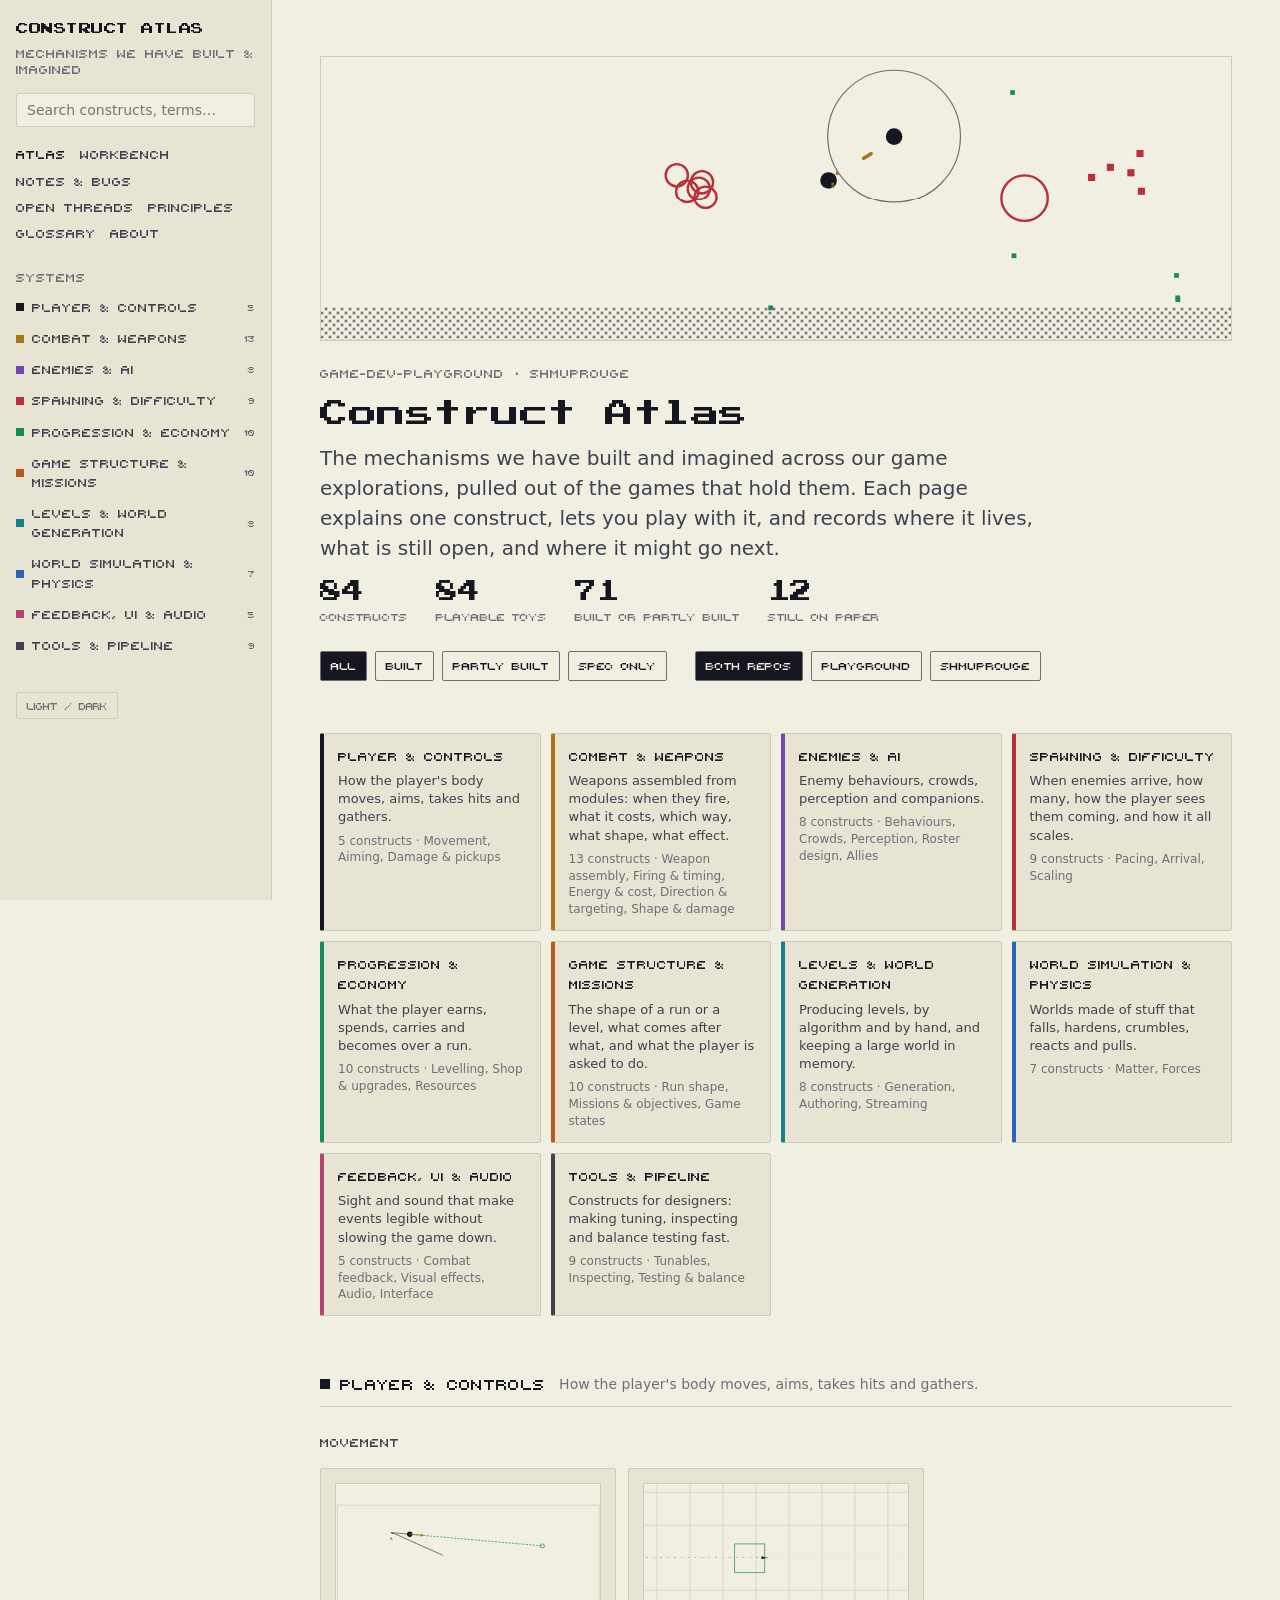
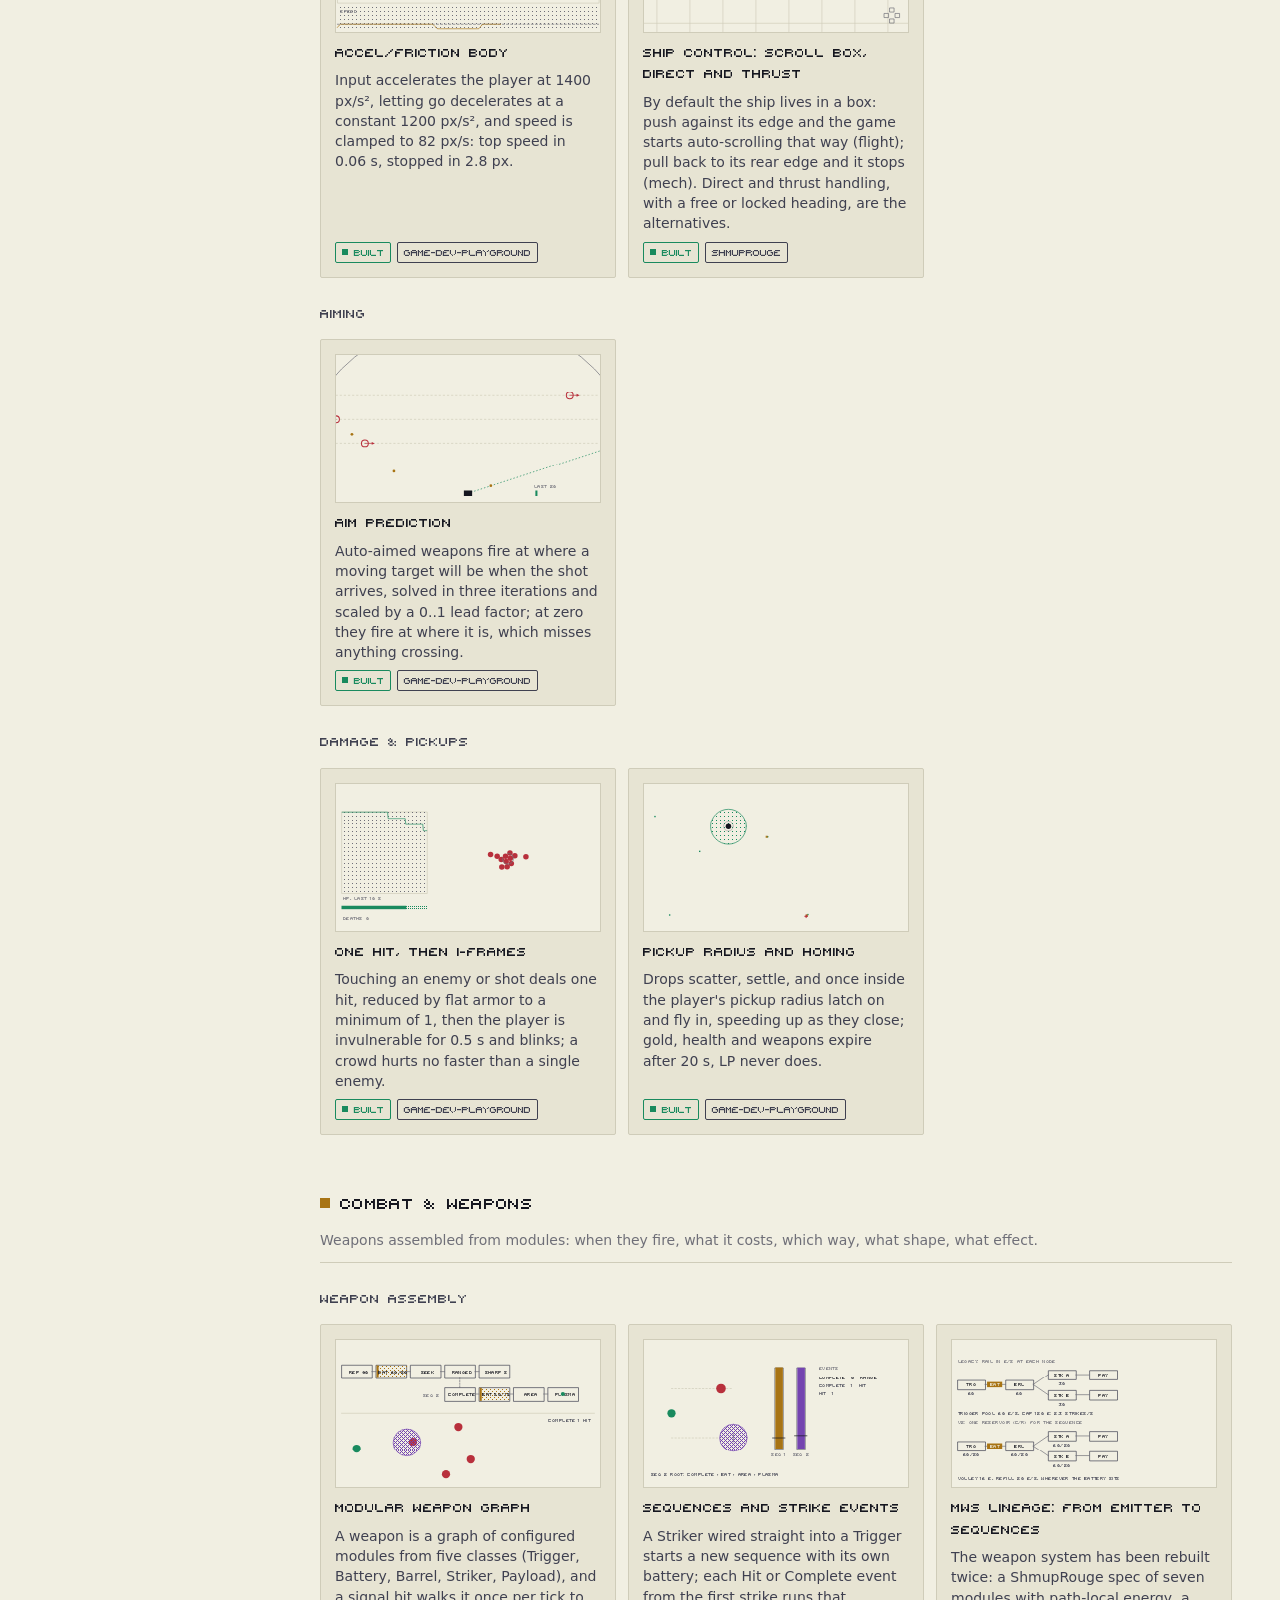
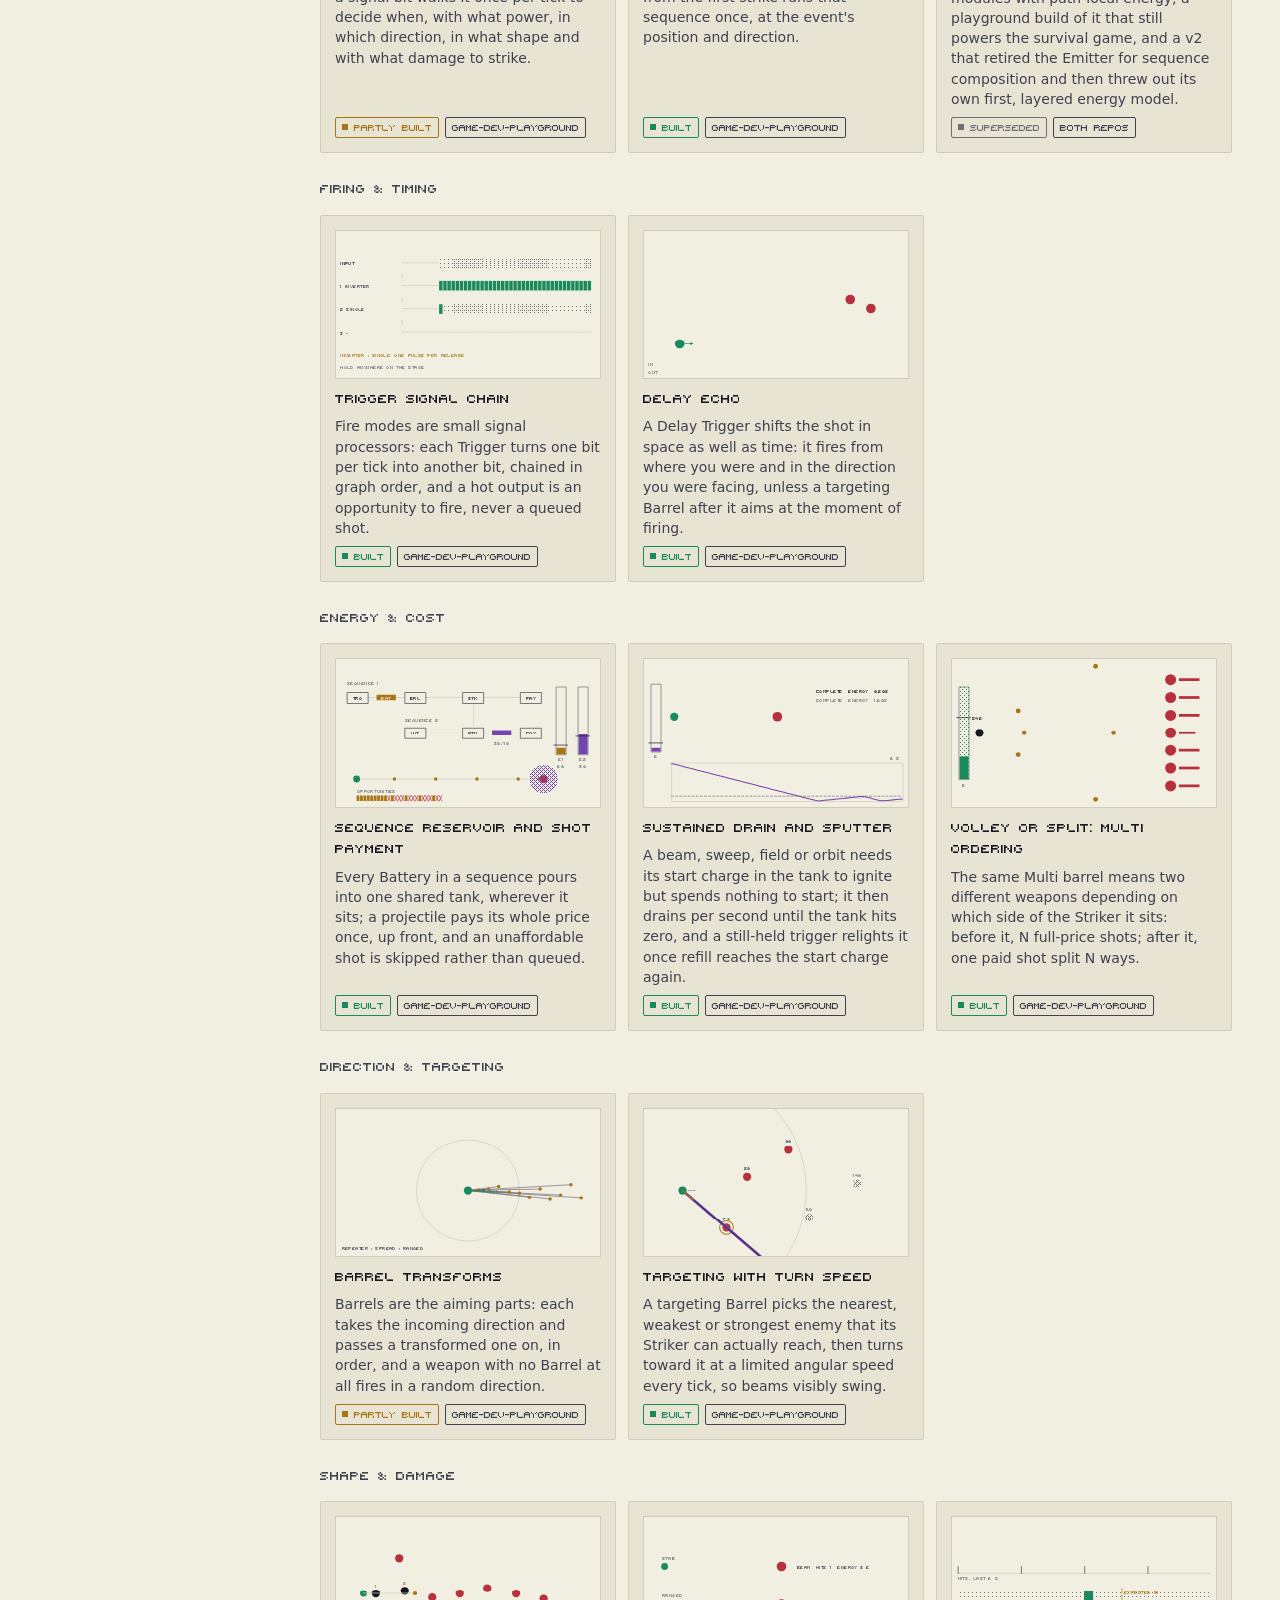
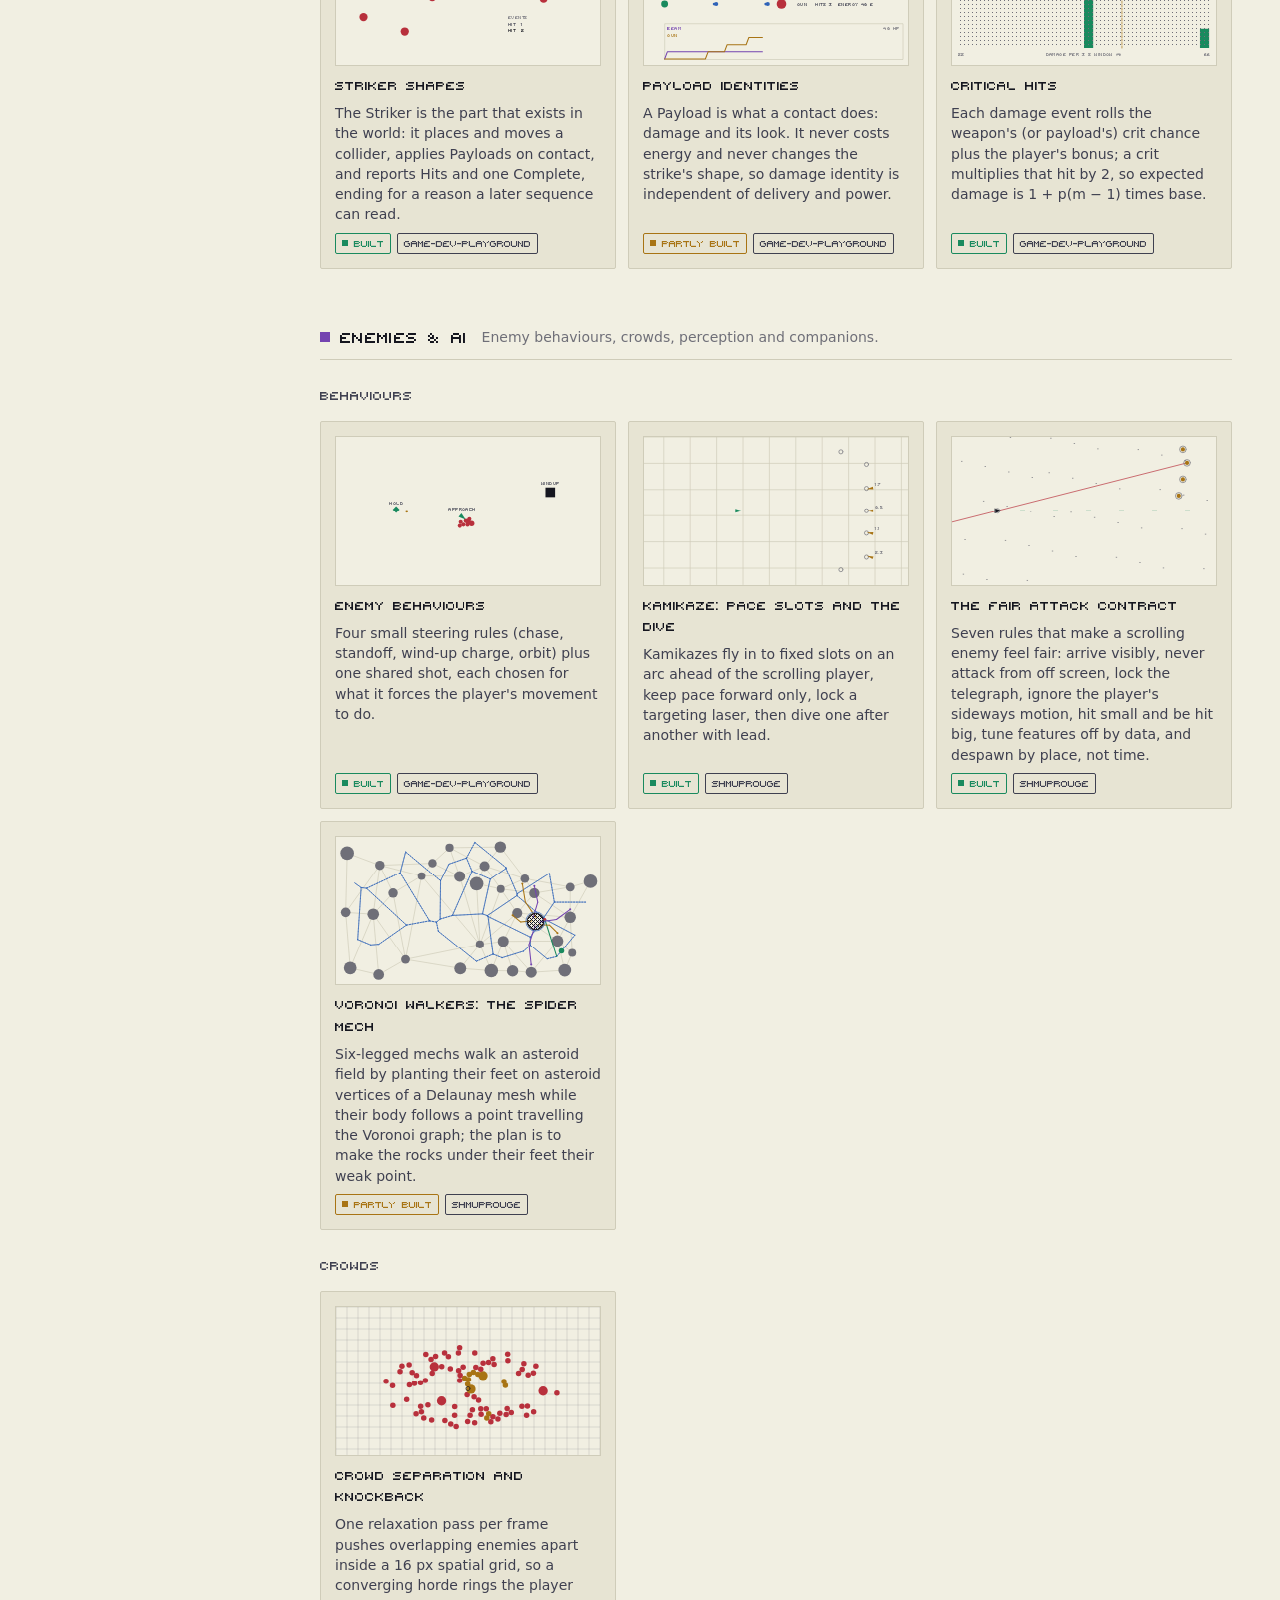
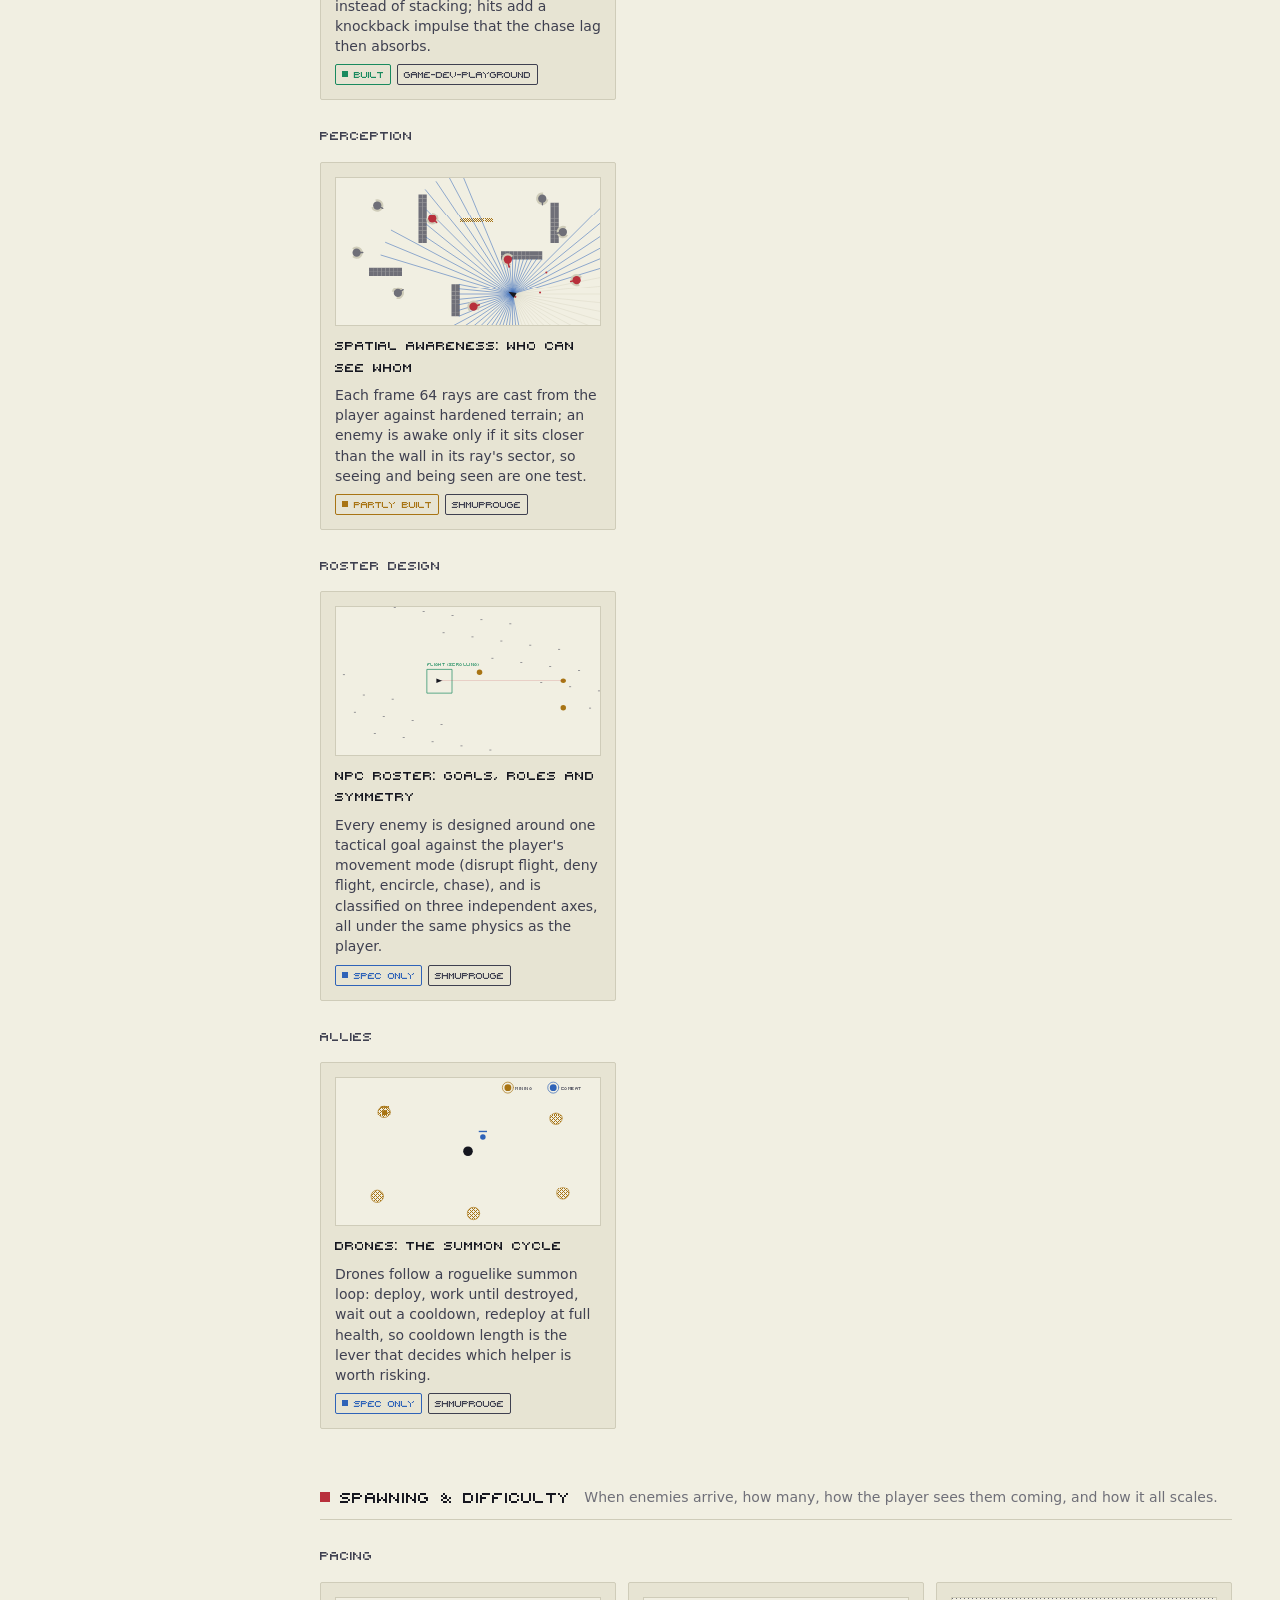
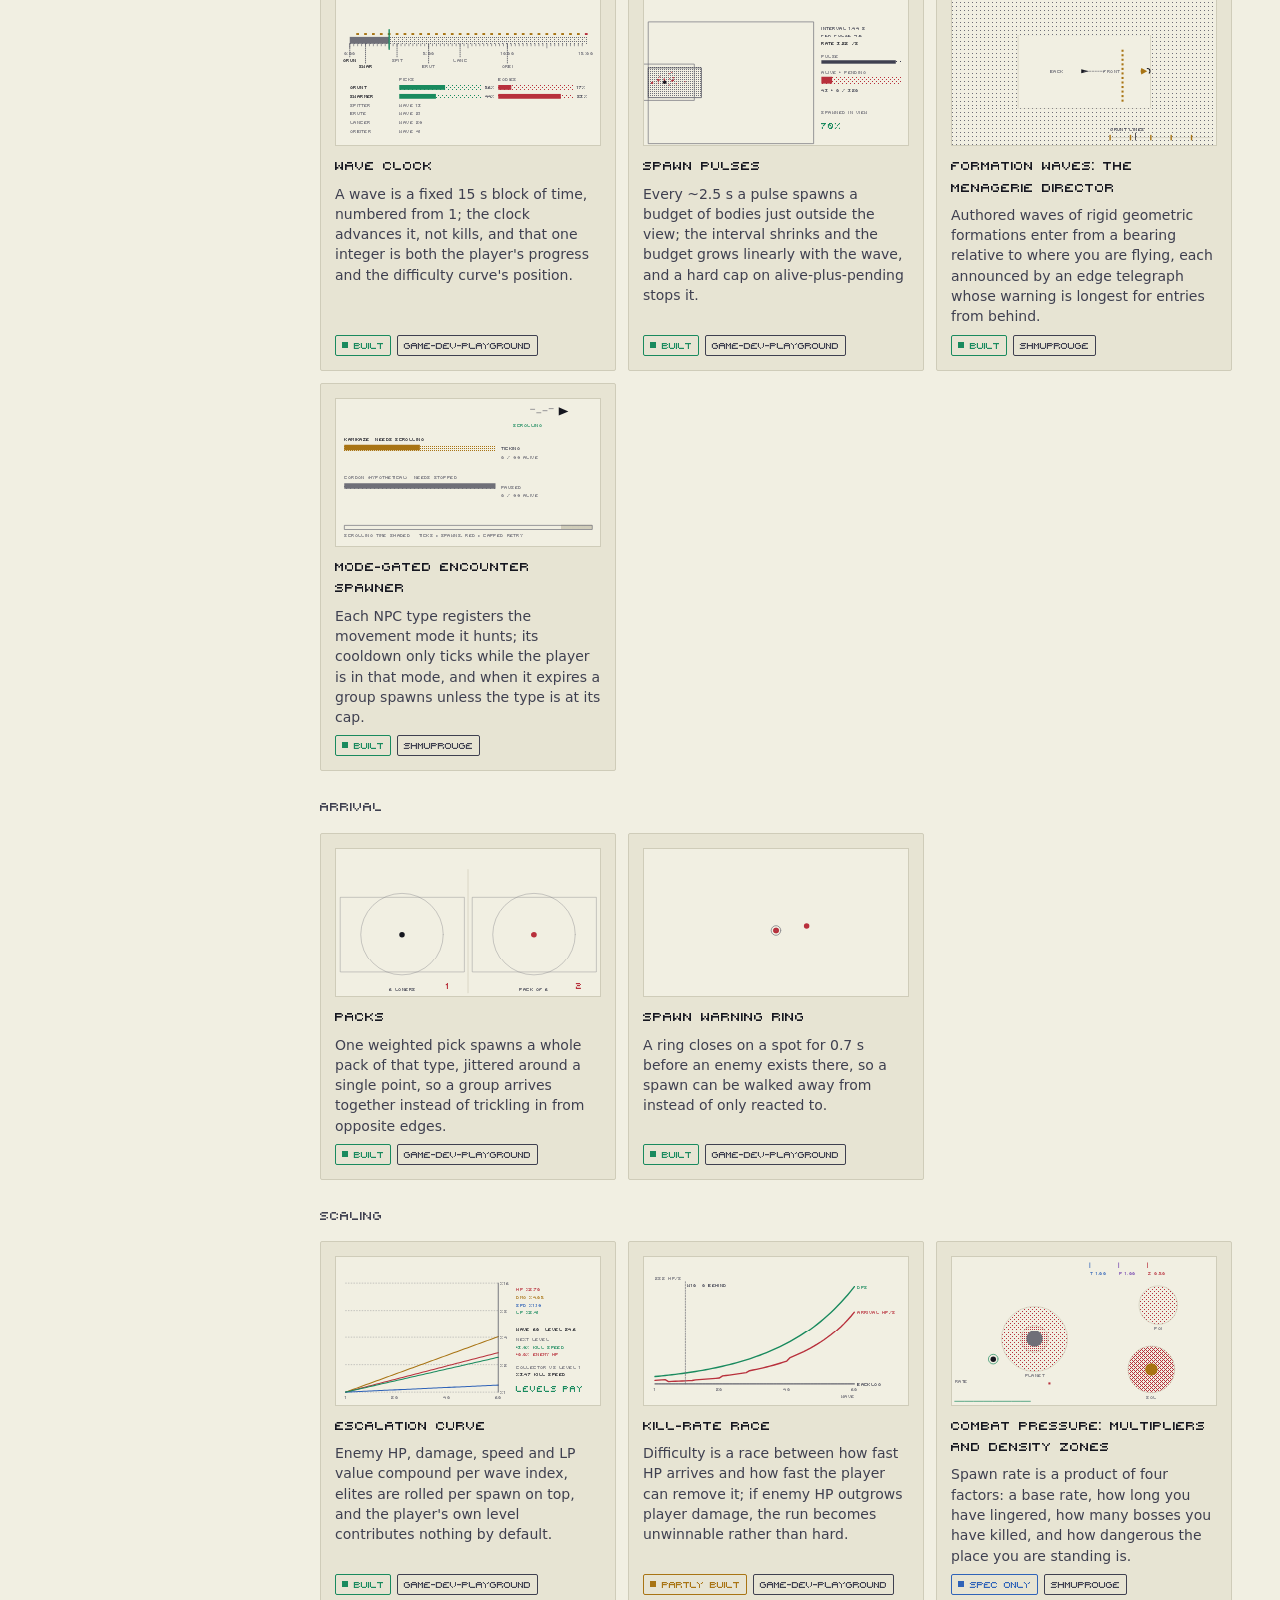
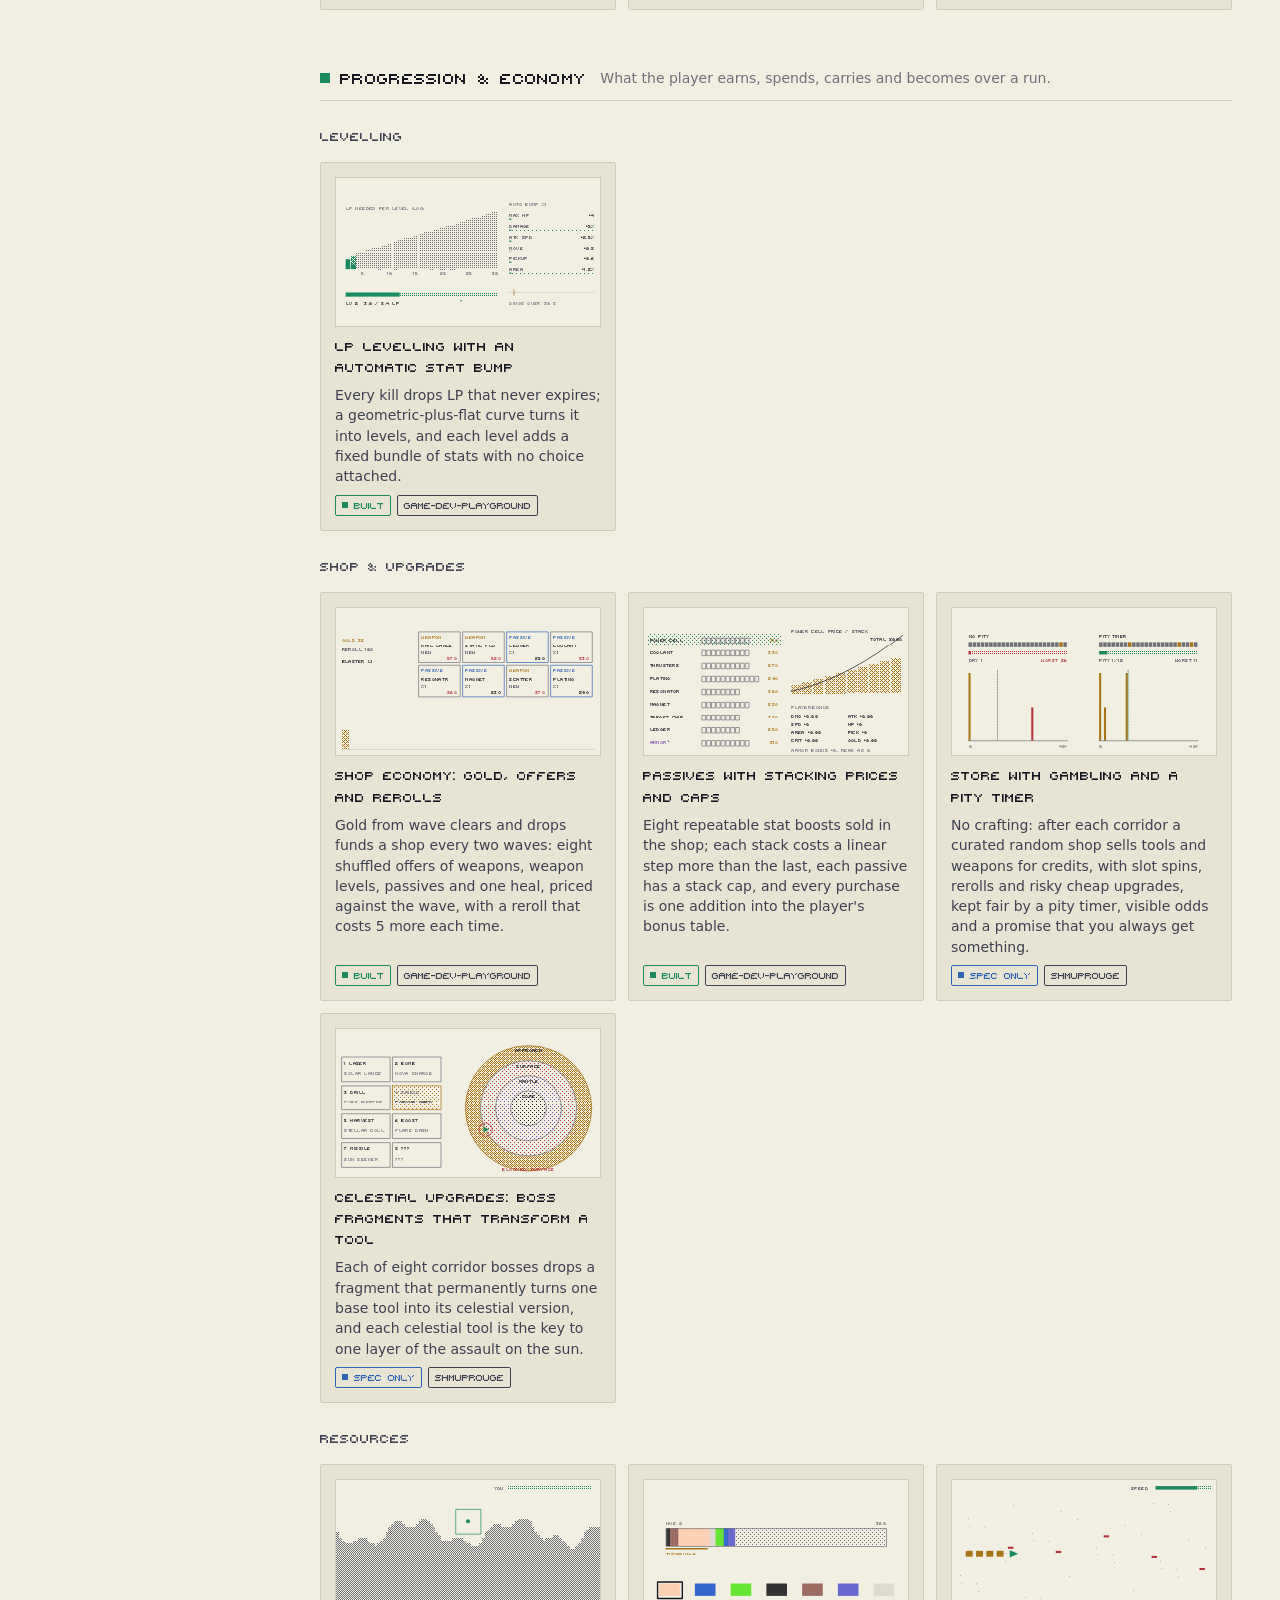
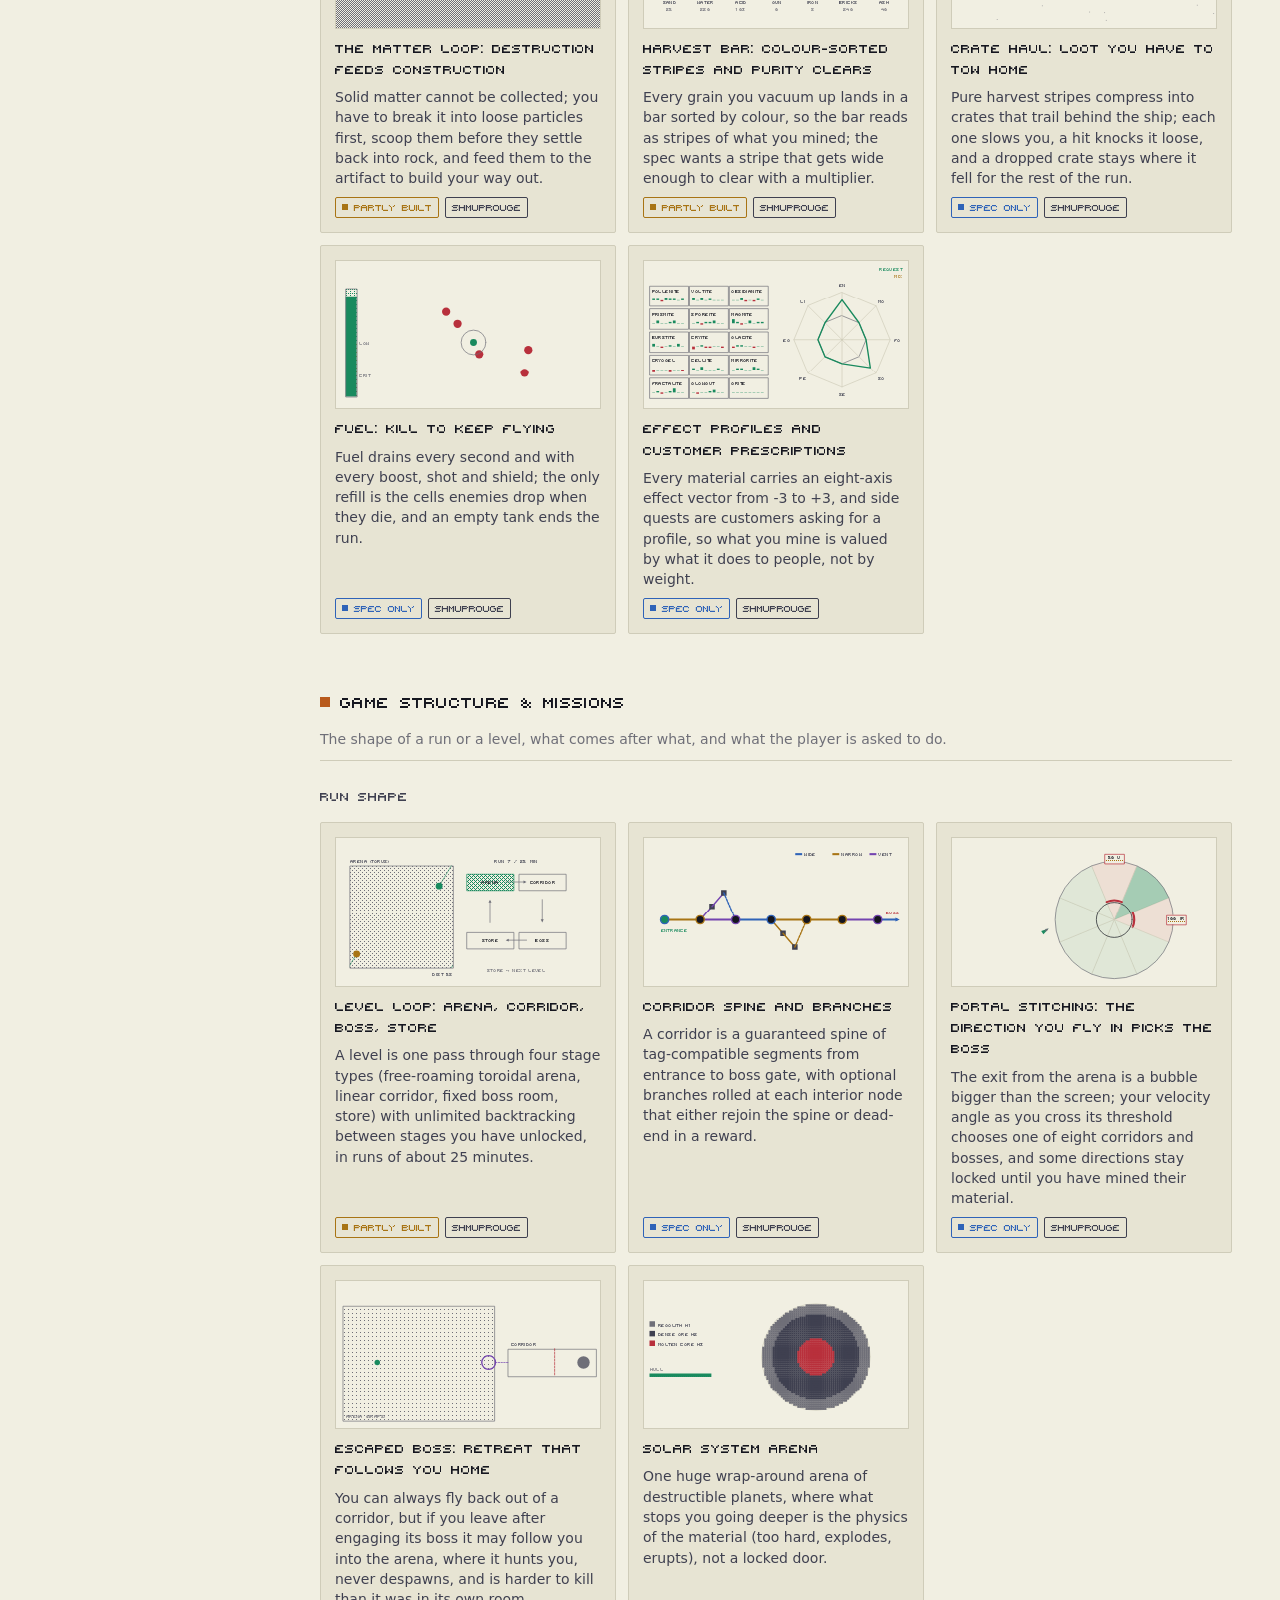
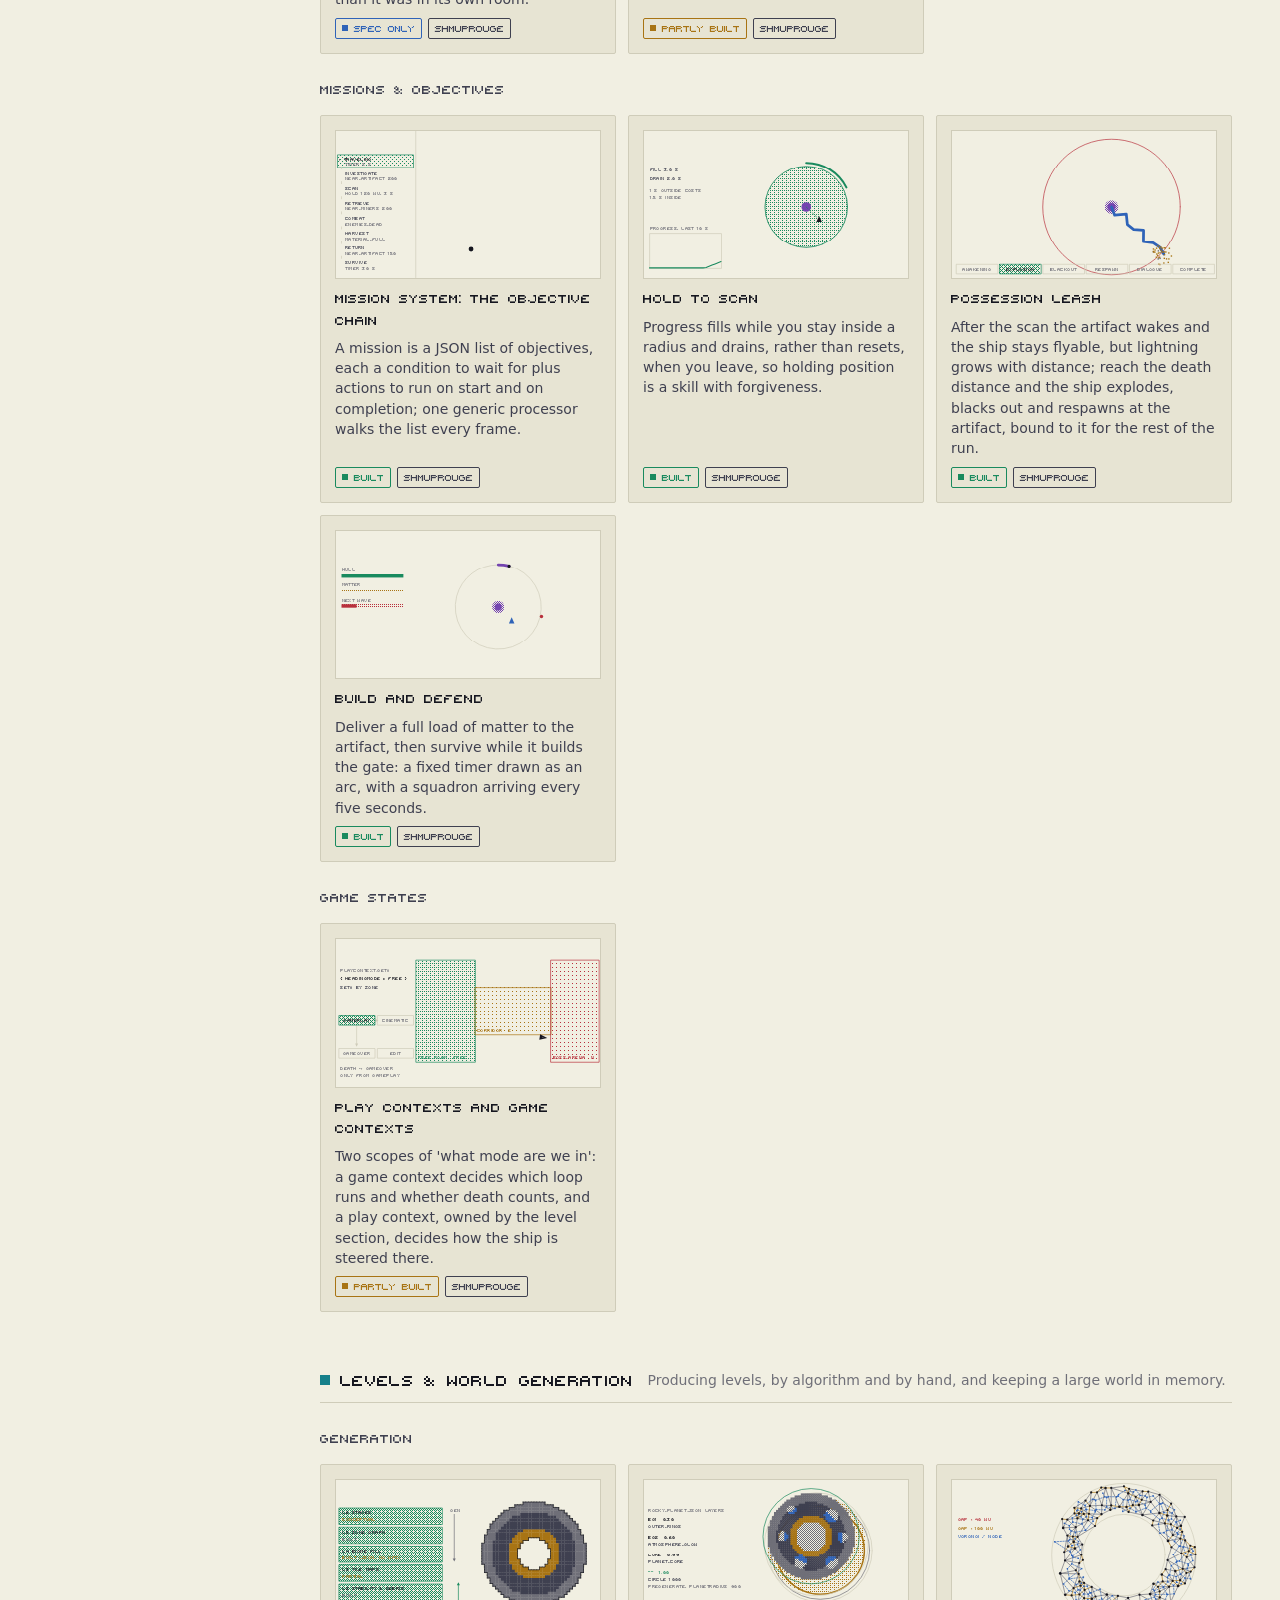
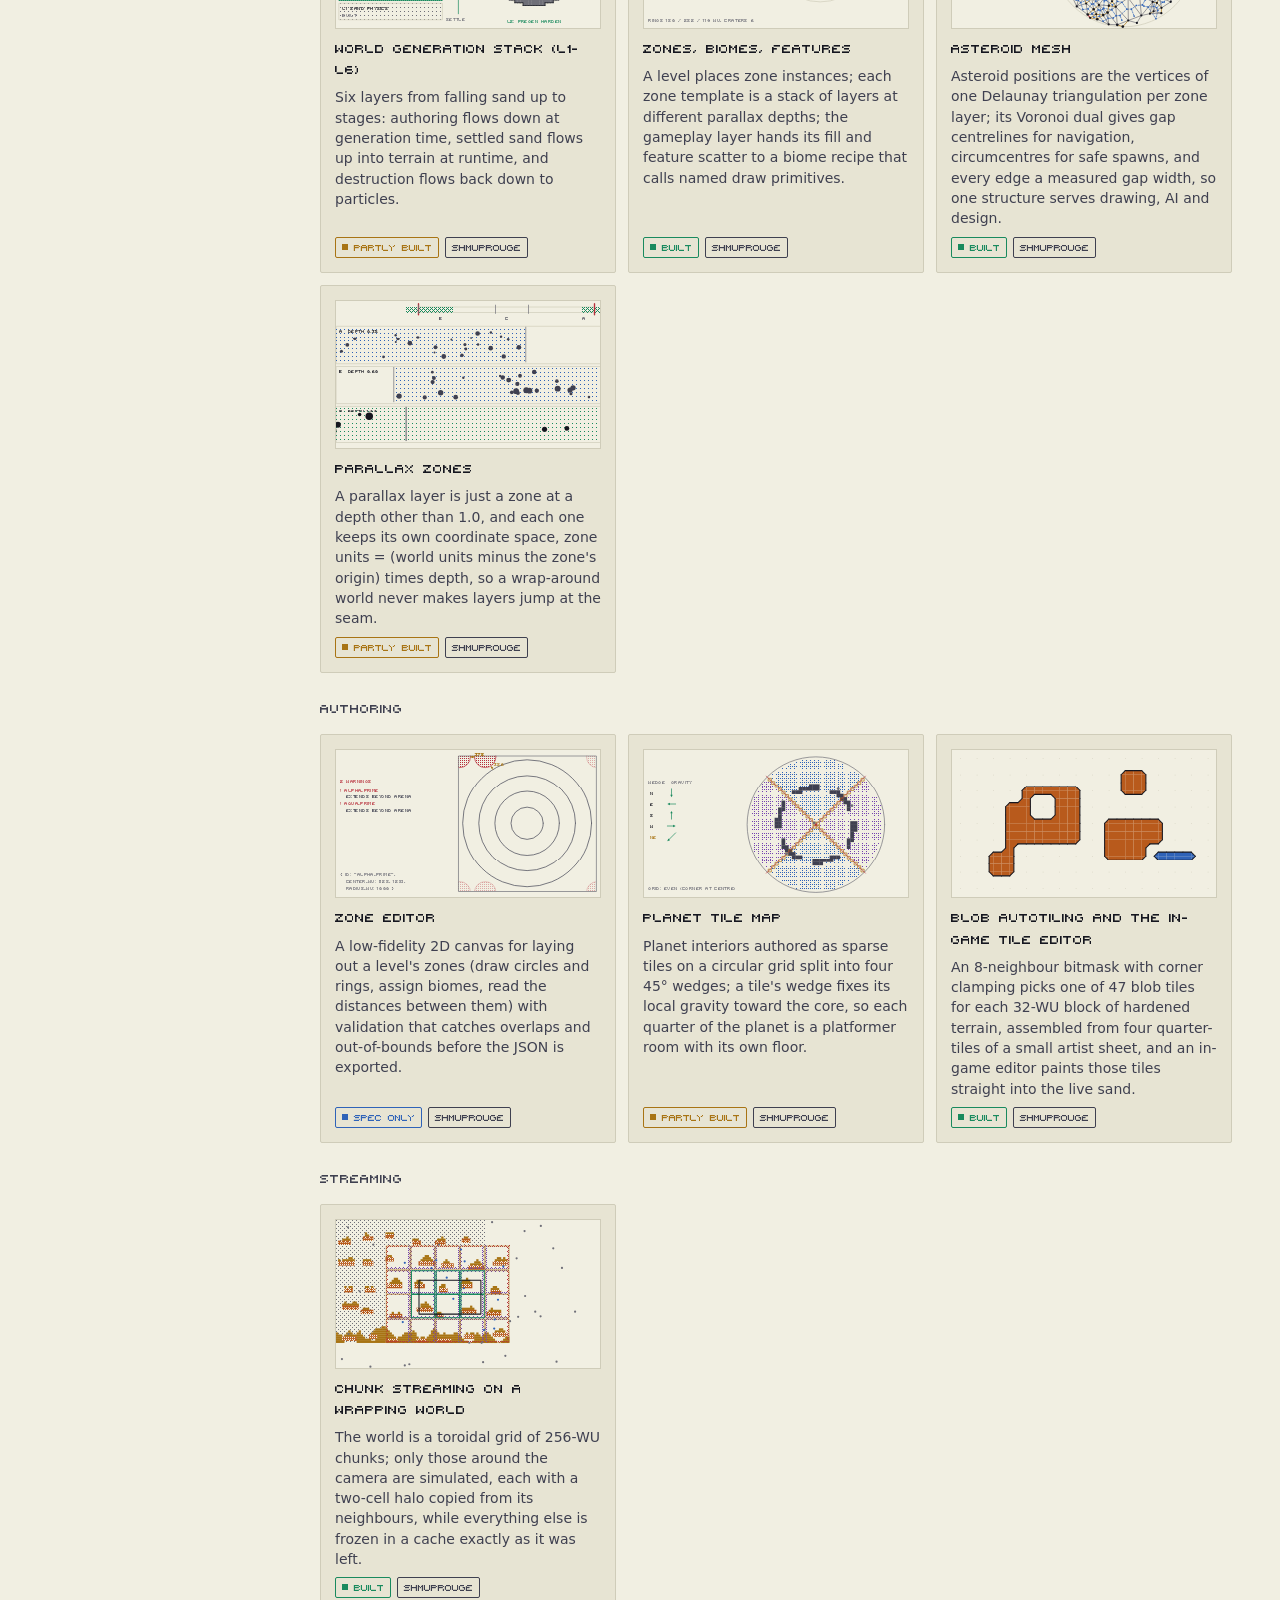
==== commit 353c9e26: "Organise the atlas by game system and add notes and bug reports The atlas is now ten traditional gam" ====
--- a/docs/wiki/index.html
+++ b/docs/wiki/index.html
@@ -8,6 +8,7 @@
   <script src="assets/toykit.js"></script>
   <script src="assets/sand.js"></script>
   <script src="assets/hero.js"></script>
+  <script src="assets/notes.js"></script>
   <script src="assets/wiki.js"></script>
 </head>
 <body>
--- a/docs/wiki/assets/wiki.css
+++ b/docs/wiki/assets/wiki.css
@@ -286,3 +286,79 @@
 .thread h3 a { color: var(--ink); }
 .thread .chip { font-size: 12px; padding: 3px 6px 4px; }
 @media (max-width: 600px) { .toy-readout { font-size: 11px; left: 6px; top: 4px; } }
+
+/* ------------------------------------------------------- systems & groups */
+
+.nav-fams > h4 { margin: calc(var(--u) * 6) 0 8px; font: 16px/1 var(--font-pixel); color: var(--ink-3); }
+.nav-fam { margin-top: 2px; }
+.nav-sys {
+  display: flex; align-items: center; gap: 8px; padding: 5px 8px; margin: 0 -8px; border-radius: 2px;
+  color: var(--ink-2); text-decoration: none; font: 16px/1.2 var(--font-pixel);
+}
+.nav-sys i { width: 8px; height: 8px; flex: none; }
+.nav-sys span { flex: 1; }
+.nav-sys small { color: var(--ink-3); font: 13px var(--font-pixel); }
+.nav-sys:hover { color: var(--ink); background-image: var(--tone-inert); }
+.nav-fam.open .nav-sys { color: var(--ink); }
+.nav-sys.on { background: var(--ink); color: var(--bg) !important; }
+.nav-sys.on small { color: var(--bg); }
+.nav-fam.open { padding-bottom: 10px; }
+.nav-fam h5 { margin: 10px 0 2px 16px; font: 13px/1.2 var(--font-pixel); color: var(--ink-3); text-transform: none; }
+.nav-fam.open ul { margin-left: 16px; }
+.kicker > span { color: var(--ink-3); }
+
+.sys-tiles { display: grid; grid-template-columns: repeat(auto-fill, minmax(220px, 1fr)); gap: 10px; margin-top: 28px; }
+.sys-tile {
+  display: flex; flex-direction: column; gap: 6px; padding: 12px 14px; border: 1px solid var(--rule); border-left: 4px solid var(--fam);
+  border-radius: 2px; text-decoration: none; color: var(--ink); background: var(--panel);
+}
+.sys-tile:hover { background-image: var(--tone-inert); color: var(--ink); }
+.sys-tile b { font: 17px/1.2 var(--font-pixel); }
+.sys-tile span { font-size: 13px; color: var(--ink-2); line-height: 1.4; }
+.sys-tile small { font-size: 12px; color: var(--ink-3); line-height: 1.4; }
+.fam-head h2 a { color: inherit; text-decoration: none; }
+.fam-head h2 a:hover { text-decoration: underline; }
+h3.grp { font: 16px/1.2 var(--font-pixel); color: var(--ink-2); margin: 26px 0 0; }
+.loop { margin: 28px 0 8px; padding: 14px 16px; border: 1px solid var(--rule); border-left: 4px solid var(--fam); background-image: var(--tone-inert); max-width: 720px; }
+.loop b { display: block; font: 15px/1.2 var(--font-pixel); color: var(--ink-3); margin-bottom: 6px; font-weight: normal; }
+
+/* ---------------------------------------------------------- notes & bugs */
+
+.chip.bug { color: var(--enemy); }
+.chip.notekind { color: var(--sky); }
+.nt-help { font-size: 14px; }
+.nt-list { display: grid; gap: 10px; margin: 16px 0; }
+.nt { border: 1px solid var(--rule); border-radius: 2px; padding: 12px 14px; position: relative; background: var(--panel); }
+.nt[data-kind="bug"] { border-left: 3px solid var(--enemy); }
+.nt[data-kind="note"] { border-left: 3px solid var(--sky); }
+.nt.done { opacity: 0.6; }
+.nt header { display: flex; flex-wrap: wrap; align-items: center; gap: 8px; padding-right: 80px; }
+.nt header b { font-size: 15px; }
+.nt .chip { font-size: 12px; padding: 3px 6px 4px; }
+.nt-meta { font-size: 12px; color: var(--ink-3); margin-top: 6px; }
+.nt-meta code { font-size: 11px; }
+.nt blockquote { margin: 10px 0 0; padding: 6px 10px; border-left: 2px solid var(--ink-3); color: var(--ink-2); font-size: 14px; background-image: var(--tone-inert); }
+.nt p { margin: 10px 0 0; font-size: 14px; }
+.nt-toggle { position: absolute; top: 10px; right: 10px; font-size: 13px; padding: 4px 8px 5px; }
+
+.sel-tip { position: absolute; z-index: 20; display: flex; gap: 2px; background: var(--ink); padding: 2px; border-radius: 3px; box-shadow: 0 4px 14px rgba(0,0,0,.35); }
+.sel-tip button { background: var(--ink); color: var(--bg); border: 0; font: 14px/1 var(--font-pixel); padding: 6px 9px 7px; cursor: pointer; border-radius: 2px; }
+.sel-tip button:hover { background: var(--bg); color: var(--ink); }
+
+dialog.composer { width: min(560px, calc(100vw - 32px)); border: 1px solid var(--ink-3); border-radius: 3px; background: var(--panel); color: var(--ink); padding: 18px; }
+dialog.composer::backdrop { background: rgba(0, 0, 0, 0.55); }
+.cmp-head { display: flex; flex-direction: column; gap: 4px; margin-bottom: 14px; }
+.cmp-head b { font: 18px/1.2 var(--font-pixel); }
+.cmp-target { font-size: 13px; color: var(--ink-3); }
+.cmp-kinds { display: flex; flex-wrap: wrap; gap: 6px 16px; align-items: center; font-size: 14px; margin-bottom: 12px; }
+.cmp-kinds label { display: inline-flex; gap: 5px; align-items: center; }
+.cmp-about { display: inline-flex; gap: 10px; color: var(--ink-2); }
+.cmp-field { display: flex; flex-direction: column; gap: 4px; margin-bottom: 12px; }
+.cmp-field span { font: 14px var(--font-pixel); color: var(--ink-3); }
+.cmp-field input, .cmp-field textarea {
+  background: var(--bg); color: var(--ink); border: 1px solid var(--rule); border-radius: 2px; padding: 8px; font: 14px/1.45 var(--font-body); resize: vertical;
+}
+.cmp-field input:focus, .cmp-field textarea:focus { outline: 2px solid var(--accent); outline-offset: -1px; }
+.cmp-foot { display: flex; align-items: center; gap: 8px; flex-wrap: wrap; }
+.cmp-where { font-size: 12px; color: var(--ink-3); margin-right: auto; }
+.cmp-err { font-size: 13px; color: var(--enemy); }
